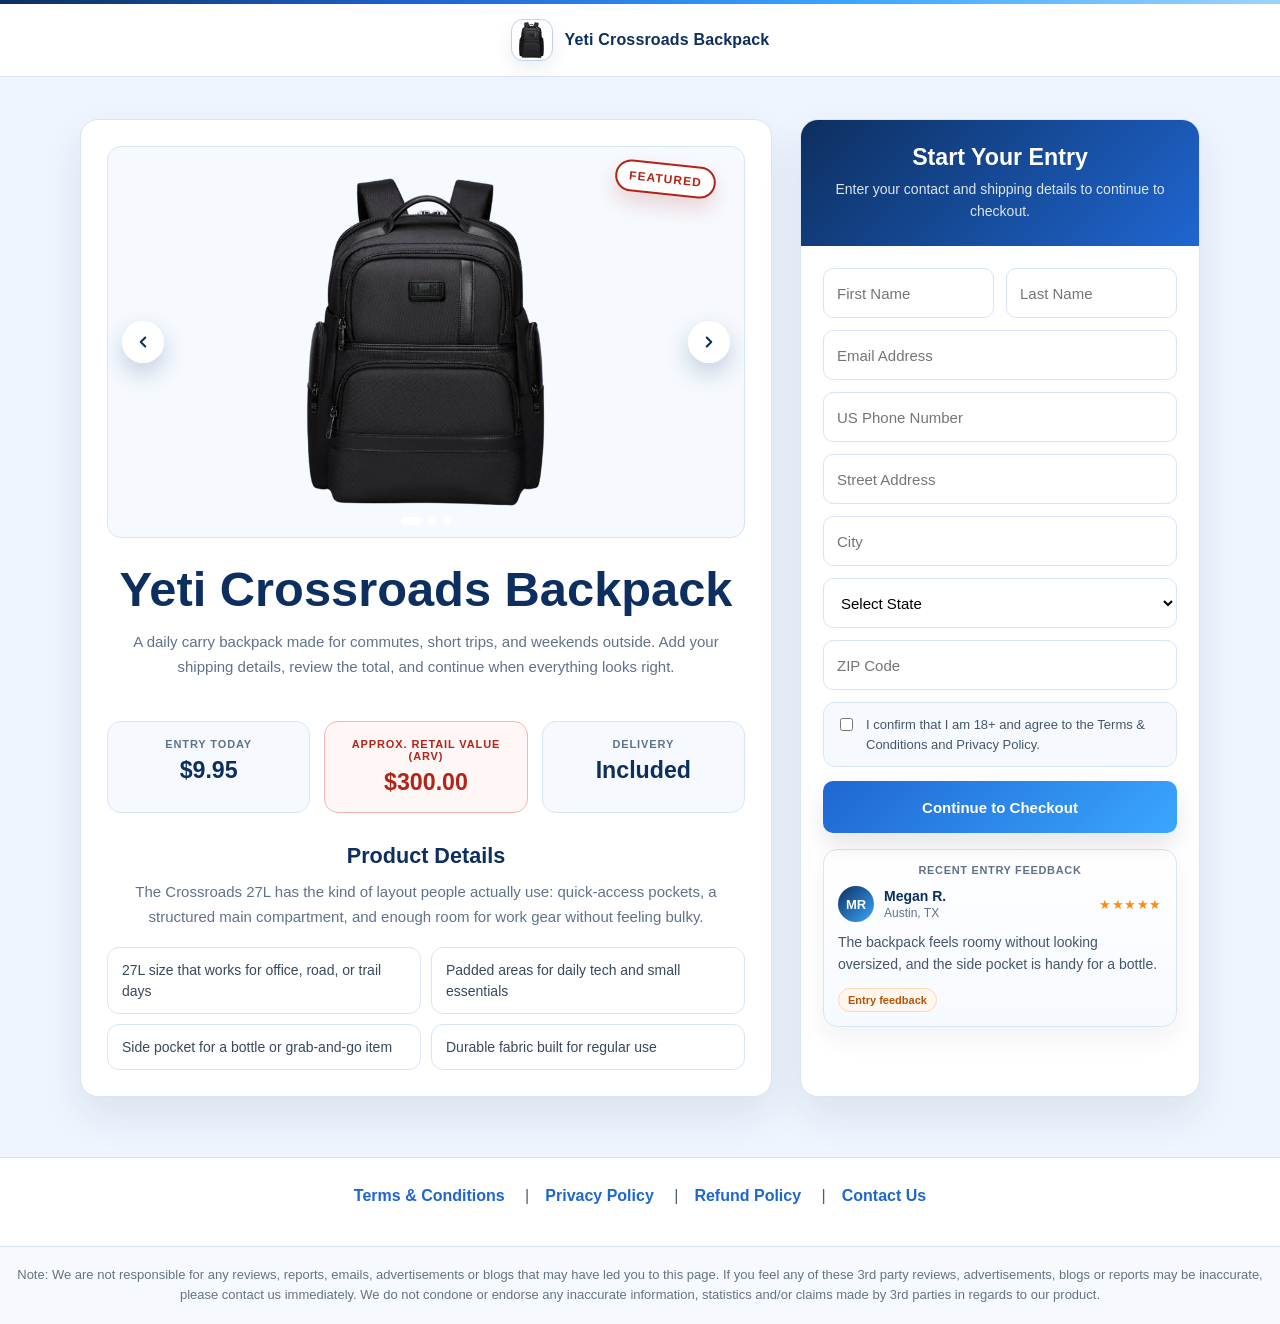
==== index.html @ 1afbc0c3 "refactored JS code" ====
<!DOCTYPE html>
<html lang="en">
<head>
<meta charset="utf-8" />
<meta name="viewport" content="width=device-width,initial-scale=1.0" />
<title>Yeti Crossroads Backpack</title>
<meta name="description" content="Yeti Crossroads Backpack prize entry" />
<link rel="stylesheet" href="https://use.fontawesome.com/releases/v5.8.1/css/all.css" />
<style>
:root{
  --bg:#eef5ff; --surface:#fff; --surface-2:#f6faff; --ink:#10233f; --muted:#60728a;
  --line:#d7e5f6; --brand:#1f66d1; --brand-2:#0d2f5f; --accent:#3aa7ff; --accent-soft:#eaf3ff;
  --danger:#b42318; --ok:#247a4d; --shadow:0 18px 42px rgba(19,31,45,.09);
}
*{box-sizing:border-box} html{scroll-behavior:smooth;overflow-x:hidden} body{margin:0;font-family:Arial,Helvetica,sans-serif;background:var(--bg);color:var(--ink);overflow-x:hidden} a{color:inherit}
.container{width:min(1120px,calc(100% - 32px));margin:0 auto}.notice-bar{background:var(--brand-2);color:#fff;text-align:center;padding:11px 16px;font-size:13px;font-weight:700;letter-spacing:.03em}.site-header{background:var(--surface);border-bottom:1px solid var(--line)}.nav{height:72px;display:flex;align-items:center;justify-content:space-between;gap:18px}.brand{display:flex;align-items:center;gap:12px;font-weight:800;color:var(--brand-2);letter-spacing:.01em}.brand-mark{width:42px;height:42px;border-radius:12px;background:#ffffff;border:1px solid #bfd2ea;display:flex;align-items:center;justify-content:center;box-shadow:0 8px 18px rgba(13,47,95,.08);overflow:hidden}.brand-mark img{width:88%;height:88%;object-fit:contain;display:block}.nav-small{display:flex;gap:10px;align-items:center;flex-wrap:wrap;justify-content:flex-end}.nav-small span{border:1px solid var(--line);background:#fff;border-radius:999px;padding:8px 12px;font-size:12px;color:var(--muted);font-weight:700}.hero{padding:42px 0 28px}.page-grid{display:grid;grid-template-columns:minmax(0,1fr) 400px;gap:28px;align-items:start}.product-card,.entry-card,.checkout-card,.summary-card{background:var(--surface);border:1px solid var(--line);border-radius:18px;box-shadow:var(--shadow)}.product-card{padding:26px}.product-image{background:var(--surface-2);border:1px solid var(--line);border-radius:14px;padding:30px;text-align:center}.product-image img{max-width:72%;height:auto;display:inline-block}.title-block{text-align:center;margin:24px auto 20px;max-width:720px}.kicker{display:inline-block;border:1px solid var(--line);background:var(--accent-soft);color:var(--brand);border-radius:999px;padding:8px 13px;font-size:12px;font-weight:800;letter-spacing:.07em;text-transform:uppercase;margin-bottom:12px}h1,h2,h3{text-align:center}h1{font-size:clamp(2rem,4vw,3.05rem);line-height:1.12;margin:0 0 12px;color:var(--brand-2);overflow-wrap:break-word;text-wrap:balance}.lead{font-size:16px;line-height:1.75;color:var(--muted);margin:0 auto;max-width:760px;text-align:center}.price-row{display:grid;grid-template-columns:repeat(3,minmax(0,1fr));gap:14px;margin:22px 0}.price-box{border:1px solid var(--line);background:var(--surface-2);border-radius:14px;padding:16px;text-align:center}.price-box small{display:block;color:var(--muted);font-size:11px;font-weight:800;text-transform:uppercase;letter-spacing:.08em;margin-bottom:7px}.price-box strong{font-size:1.45rem;color:var(--brand-2)}.description{max-width:760px;margin:0 auto;text-align:center}.description h2{font-size:1.35rem;color:var(--brand-2);margin:8px 0 10px}.description p{color:var(--muted);line-height:1.75;margin:0 0 16px}.features{display:grid;grid-template-columns:repeat(2,minmax(0,1fr));gap:10px;margin:18px 0 0;padding:0;list-style:none}.features li{background:#fff;border:1px solid var(--line);border-radius:12px;padding:12px 14px;text-align:center;color:#37495e;line-height:1.45;font-size:14px}.entry-card{overflow:hidden}.entry-head{background:linear-gradient(135deg,var(--brand-2),var(--brand));color:#fff;padding:24px;text-align:center}.entry-head h2{font-size:1.45rem;margin:0 0 8px}.entry-head p{color:rgba(255,255,255,.86);line-height:1.55;margin:0;font-size:14px;text-align:center}.entry-body{padding:22px}.form-row{display:grid;grid-template-columns:1fr 1fr;gap:12px}.form-group{margin-bottom:12px}input,select{width:100%;min-height:50px;border:1px solid #d7e5f6;border-radius:10px;background:#fff;padding:0 13px;font-size:15px;outline:none}input:focus,select:focus{border-color:var(--brand);box-shadow:0 0 0 3px rgba(31,102,209,.14)}.field-invalid{border-color:var(--danger)!important;box-shadow:0 0 0 3px rgba(180,35,24,.08)!important}.error{display:none;margin-top:6px;color:var(--danger);font-size:12px;font-weight:700}.error.show{display:block}.check-row{display:flex;gap:10px;align-items:flex-start;border:1px solid var(--line);background:var(--surface-2);border-radius:12px;padding:12px;color:#45566a;line-height:1.5;font-size:13px;margin-bottom:14px}.check-row input{width:auto;min-height:auto;margin-top:3px}.btn{width:100%;min-height:52px;border:0;border-radius:10px;background:linear-gradient(135deg,var(--brand),var(--accent));color:#fff;font-size:15px;font-weight:800;cursor:pointer;box-shadow:0 12px 24px rgba(0,0,0,.10)}.btn:hover{background:var(--brand-2)}.checkout-section{display:none;padding:30px 0}.checkout-section.active{display:block}.checkout-grid{display:grid;grid-template-columns:minmax(0,1fr) 390px;gap:28px}.checkout-card,.summary-card{padding:24px}.checkout-card h2,.summary-card h2{margin:0 0 9px;color:var(--brand-2)}.section-copy{text-align:center;color:var(--muted);line-height:1.65;margin:0 auto 18px;max-width:620px}.info-grid{display:grid;gap:10px;margin-bottom:18px}.info-line,.line-item{display:flex;justify-content:space-between;gap:14px;border:1px solid var(--line);background:var(--surface-2);border-radius:12px;padding:12px 14px;font-size:14px;color:#46586d}.info-line strong,.line-item strong{color:var(--brand-2);text-align:right}.brand-row{display:flex;justify-content:center;gap:8px;flex-wrap:wrap;margin:0 0 12px}.brand-badge{display:inline-flex;align-items:center;justify-content:center;min-width:58px;height:30px;border:1px solid var(--line);border-radius:999px;background:#fff;font-size:11px;font-weight:800;text-transform:uppercase;color:#4c5f73}.brand-badge.active{border-color:var(--brand);background:var(--accent-soft);color:var(--brand)}.payment-row{display:grid;grid-template-columns:1fr 1fr;gap:12px}.total-box{margin-top:14px;background:linear-gradient(135deg,var(--brand-2),var(--brand));color:#fff;border-radius:14px;padding:18px;text-align:center}.total-box small{display:block;text-transform:uppercase;letter-spacing:.08em;font-size:11px;font-weight:800;color:rgba(255,255,255,.78);margin-bottom:8px}.total-box strong{font-size:2rem}.upsell-card{margin-top:18px;border:1px solid var(--line);border-radius:14px;overflow:hidden;background:#fff}.upsell-card img{width:100%;height:auto;display:block}.upsell-content{padding:18px;text-align:center}.upsell-tag{display:inline-block;background:var(--accent-soft);color:var(--brand);border-radius:999px;padding:7px 12px;font-size:12px;font-weight:800;text-transform:uppercase;letter-spacing:.06em;margin-bottom:10px}.upsell-content h3{margin:0 0 7px;color:var(--brand-2)}.upsell-price{font-size:1.65rem;font-weight:800;color:var(--brand-2);margin-bottom:10px}.upsell-price span{font-size:14px;font-weight:600;color:var(--muted)}.upsell-content p{color:var(--muted);line-height:1.6;margin:0 0 14px;font-size:14px}.footer{margin-top:32px;background:#fff;border-top:1px solid var(--line)}.footer-inner{padding:26px 0;text-align:center;width:100vw;max-width:100vw;box-sizing:border-box}.footer-links{margin-bottom:12px}.footer-links a{text-decoration:none;color:var(--brand);font-weight:700;margin:0 8px}.footer-links a:hover{text-decoration:underline}.operator{color:#4b5e72;font-size:13px;line-height:1.6}.footer-disclaimer{border-top:1px solid var(--line);background:#f6faff;padding:18px 16px;color:#667384;text-align:center;font-size:13px;line-height:1.55;width:100vw;max-width:100vw;box-sizing:border-box}.fine-print{color:#667384;font-size:12px;line-height:1.6;margin-top:8px}@media(max-width:960px){.page-grid,.checkout-grid{grid-template-columns:1fr}.nav{height:auto;padding:16px 0;align-items:flex-start;flex-direction:column}.nav-small{justify-content:flex-start}}@media(max-width:560px){h1{font-size:1.62rem;line-height:1.16;max-width:280px;margin-left:auto;margin-right:auto;white-space:normal}.form-row,.price-row,.features,.payment-row{grid-template-columns:1fr}.product-card,.entry-body,.checkout-card,.summary-card{padding:18px}.product-image img{max-width:90%}.nav-small{display:none}}
    
.vibrant-accent{height:4px;background:linear-gradient(90deg,#0d2f5f,#1f66d1,#3aa7ff,#9ed3ff);}


/* Center icon heading/header only */
.site-header .nav { position: relative; justify-content: center !important; text-align: center !important; }
.site-header .brand { margin-left: auto !important; margin-right: auto !important; justify-content: center !important; text-align: center !important; }
.site-header .nav-small { position: absolute; right: 0; top: 50%; transform: translateY(-50%); }
@media (max-width: 960px) {
  .site-header .nav { align-items: center !important; }
  .site-header .nav-small { position: static; transform: none; justify-content: center !important; width: 100%; }
}

.page-grid{align-items:stretch}.product-card{height:100%;display:flex;flex-direction:column}.product-card .description{margin-top:auto}.product-carousel{position:relative;overflow:hidden;border:1px solid var(--line);border-radius:14px;background:#f6faff;min-height:318px}.featured-stamp{position:absolute;top:16px;right:28px;z-index:4;border:2px solid #b42318;background:#fff;color:#b42318;border-radius:999px;padding:7px 12px;font-size:12px;font-weight:900;letter-spacing:.09em;text-transform:uppercase;transform:rotate(6deg);box-shadow:0 10px 22px rgba(180,35,24,.18);pointer-events:none}.carousel-track{position:relative;min-height:318px}.carousel-slide{position:absolute;inset:0;margin:0;display:grid;place-items:center;opacity:0;pointer-events:none;transition:opacity .22s ease}.carousel-slide.is-active{opacity:1;pointer-events:auto}.carousel-slide img{width:70%;height:70%;object-fit:contain;object-position:center center;display:block;background:#f6faff}.carousel-slide figcaption{display:none}.carousel-arrow{position:absolute;top:50%;z-index:3;width:42px;height:42px;border:1px solid rgba(255,255,255,.82);border-radius:50%;background:rgba(255,255,255,.92);color:var(--brand-2);display:flex;align-items:center;justify-content:center;cursor:pointer;transform:translateY(-50%);box-shadow:0 10px 24px rgba(13,47,95,.22);transition:background .18s ease,color .18s ease,transform .18s ease}.carousel-arrow:hover{background:var(--brand-2);color:#fff;transform:translateY(-50%) scale(1.04)}.carousel-arrow svg{width:18px;height:18px;stroke:currentColor;stroke-width:2.8;fill:none;stroke-linecap:round;stroke-linejoin:round}.carousel-prev{left:14px}.carousel-next{right:14px}.carousel-dots{position:absolute;z-index:3;left:0;right:0;bottom:12px;display:flex;gap:7px;justify-content:center}.carousel-dot{width:8px;height:8px;border:0;border-radius:50%;background:rgba(255,255,255,.72);cursor:pointer;padding:0}.carousel-dot.is-active{width:20px;border-radius:999px;background:#fff}.arv-box{border-color:#f7b5b5;background:#fff6f6}.arv-box small{color:#b42318}.arv-box strong{color:#b42318}.product-card .lead{font-size:15px;line-height:1.68}.description p{font-size:15px;line-height:1.68}.features li{text-align:left}.review-rotator{margin-top:16px;border:1px solid var(--line);background:linear-gradient(180deg,#fff,#f6faff);border-radius:14px;padding:14px;min-height:150px;box-shadow:0 12px 26px rgba(19,31,45,.06)}.review-label{display:block;text-align:center;color:var(--muted);font-size:11px;font-weight:800;letter-spacing:.06em;text-transform:uppercase;margin-bottom:10px}.review-card{opacity:1;transition:opacity .18s ease}.review-card.is-fading{opacity:0}.review-top{display:flex;align-items:center;justify-content:space-between;gap:12px;margin-bottom:10px}.review-person{display:flex;align-items:center;gap:10px}.review-avatar{width:36px;height:36px;border-radius:50%;background:linear-gradient(135deg,var(--brand-2),var(--accent));color:#fff;display:grid;place-items:center;font-size:13px;font-weight:900}.review-name{font-weight:800;color:var(--brand-2);font-size:14px}.review-location{color:var(--muted);font-size:12px;margin-top:2px}.review-stars{color:#ff8a14;font-size:13px;letter-spacing:.04em;white-space:nowrap}.review-card p{margin:0;color:#43566c;line-height:1.55;font-size:14px}.review-badge{display:inline-flex;margin-top:12px;border:1px solid #ffd8b2;background:#fff7ed;color:#b45309;border-radius:999px;padding:5px 9px;font-size:11px;font-weight:800}
.page-grid>*{min-width:0}.product-card,.entry-card{min-width:0}.title-block{max-width:100%}
.hero{padding-left:16px;padding-right:16px}.container{width:100%;max-width:1120px}.product-carousel,.carousel-track{min-height:390px}.carousel-slide img{width:auto;height:auto;max-width:76%;max-height:330px;object-fit:contain}.footer-links{display:flex;justify-content:center;align-items:center;flex-wrap:wrap;gap:8px 0;max-width:100%;overflow:visible;line-height:1.5;padding:0 10px}.footer-links a{margin:0 8px;white-space:nowrap}.footer-links a:not(:last-child)::after{content:" |";color:#4b5e72;font-weight:400;margin-left:16px}@media(max-width:560px){.footer-links{display:grid;grid-template-columns:max-content;justify-content:center;gap:10px 18px;width:calc(100vw - 32px);max-width:330px;margin:0 auto;padding:0}.footer-links a{margin:0;text-align:center}.footer-links a:not(:last-child)::after{content:"";margin-left:0}}
@media(max-width:560px){.product-carousel,.carousel-track{min-height:360px}.carousel-slide img{max-width:82%;max-height:292px}.featured-stamp{top:14px;right:22px;padding:6px 10px;font-size:10px}}
@media(max-width:560px){.lead{max-width:300px;font-size:15px}.brand span:last-child{max-width:260px}}
@media(max-width:960px){.footer-links{display:grid!important;grid-template-columns:max-content;justify-content:center;gap:10px 18px;width:calc(100vw - 32px);max-width:330px;margin:0 auto;padding:0}.footer-links a{margin:0!important;text-align:center}.footer-links a:not(:last-child)::after{content:""!important;margin-left:0!important}}</style>
</head>
<body>
    <div class="vibrant-accent"></div>
<header class="site-header">
  <div class="container nav">
    <div class="brand"><span class="brand-mark" aria-hidden="true"><img src="./images/backpack-slide-01.jpg" alt="" /></span><span>Yeti Crossroads Backpack</span></div>
  </div>
</header>
<main>
  <section class="hero">
    <div class="container page-grid">
      <section class="product-card">
        <div class="product-carousel" data-product-carousel>
          <div class="featured-stamp">Featured</div>
          <button class="carousel-arrow carousel-prev" type="button" data-carousel-prev aria-label="Previous product image"><svg viewBox="0 0 24 24" aria-hidden="true"><path d="M15 18l-6-6 6-6" /></svg></button>
          <div class="carousel-track">
            <figure class="carousel-slide is-active"><img src="./images/backpack-slide-01.jpg" alt="Black travel backpack" /></figure>
            <figure class="carousel-slide"><img src="./images/backpack-slide-02.jpg" alt="Black travel backpack front view" /></figure>
            <figure class="carousel-slide"><img src="./images/backpack-slide-03.jpg" alt="Traveler wearing a black backpack" /></figure>
          </div>
          <button class="carousel-arrow carousel-next" type="button" data-carousel-next aria-label="Next product image"><svg viewBox="0 0 24 24" aria-hidden="true"><path d="M9 6l6 6-6 6" /></svg></button>
          <div class="carousel-dots" data-carousel-dots></div>
        </div>
        <div class="title-block">
          <!-- <span class="kicker">Outdoor Prize Entry</span> -->
          <h1>Yeti Crossroads Backpack</h1>
          <p class="lead">A daily carry backpack made for commutes, short trips, and weekends outside. Add your shipping details, review the total, and continue when everything looks right.</p>
        </div>
        <div class="price-row">
          <div class="price-box"><small>Entry today</small><strong>$9.95</strong></div>
          <div class="price-box arv-box"><small>Approx. Retail Value (ARV)</small><strong>$300.00</strong></div>
          <div class="price-box"><small>Delivery</small><strong>Included</strong></div>
        </div>
        <div class="description">
          <h2>Product Details</h2>
          <p>The Crossroads 27L has the kind of layout people actually use: quick-access pockets, a structured main compartment, and enough room for work gear without feeling bulky.</p>
          <ul class="features"><li>27L size that works for office, road, or trail days</li><li>Padded areas for daily tech and small essentials</li><li>Side pocket for a bottle or grab-and-go item</li><li>Durable fabric built for regular use</li></ul>
        </div>
      </section>
      <aside class="entry-card">
        <div class="entry-head"><h2>Start Your Entry</h2><p>Enter your contact and shipping details to continue to checkout.</p></div>
        <div class="entry-body">
          <form id="entryForm" novalidate>
            <div class="form-row"><div class="form-group"><input name="firstName" type="text" placeholder="First Name" /></div><div class="form-group"><input name="lastName" type="text" placeholder="Last Name" /></div></div>
            <div class="form-group"><input name="email" type="email" placeholder="Email Address" /></div>
            <div class="form-group"><input name="phone" id="phone" type="tel" placeholder="US Phone Number" maxlength="14" inputmode="tel" /><div class="error" data-error-for="phone">Please enter a valid US phone number, e.g. (212) 555-0198.</div></div>
            <div class="form-group"><input name="shippingAddress1" type="text" placeholder="Street Address" /></div>
            <div class="form-group"><input name="shippingCity" type="text" placeholder="City" /></div>
            <div class="form-group"><select name="shippingState" id="shippingState"><option value="">Select State</option>
<option value="AL">Alabama</option><option value="AK">Alaska</option><option value="AZ">Arizona</option><option value="AR">Arkansas</option><option value="CA">California</option><option value="CO">Colorado</option><option value="CT">Connecticut</option><option value="DE">Delaware</option><option value="DC">District of Columbia</option><option value="FL">Florida</option><option value="GA">Georgia</option><option value="HI">Hawaii</option><option value="ID">Idaho</option><option value="IL">Illinois</option><option value="IN">Indiana</option><option value="IA">Iowa</option><option value="KS">Kansas</option><option value="KY">Kentucky</option><option value="LA">Louisiana</option><option value="ME">Maine</option><option value="MD">Maryland</option><option value="MA">Massachusetts</option><option value="MI">Michigan</option><option value="MN">Minnesota</option><option value="MS">Mississippi</option><option value="MO">Missouri</option><option value="MT">Montana</option><option value="NE">Nebraska</option><option value="NV">Nevada</option><option value="NH">New Hampshire</option><option value="NJ">New Jersey</option><option value="NM">New Mexico</option><option value="NY">New York</option><option value="NC">North Carolina</option><option value="ND">North Dakota</option><option value="OH">Ohio</option><option value="OK">Oklahoma</option><option value="OR">Oregon</option><option value="PA">Pennsylvania</option><option value="RI">Rhode Island</option><option value="SC">South Carolina</option><option value="SD">South Dakota</option><option value="TN">Tennessee</option><option value="TX">Texas</option><option value="UT">Utah</option><option value="VT">Vermont</option><option value="VA">Virginia</option><option value="WA">Washington</option><option value="WV">West Virginia</option><option value="WI">Wisconsin</option><option value="WY">Wyoming</option></select><div class="error" data-error-for="shippingState">Please select a US state.</div></div>
            <div class="form-group"><input name="shippingZip" id="zip" type="tel" placeholder="ZIP Code" maxlength="5" inputmode="numeric" /></div>
            <label class="check-row"><input type="checkbox" id="termsAgree" /><span>I confirm that I am 18+ and agree to the Terms &amp; Conditions and Privacy Policy.</span></label><div class="error" data-error-for="termsAgree">Please confirm the terms checkbox to continue.</div>
            <div class="error" id="entryFormError" style="margin-bottom:12px"></div>
            <button class="btn" type="submit">Continue to Checkout</button>
            <div class="review-rotator" aria-live="polite">
              <div class="review-label"><span>Recent entry feedback</span></div>
              <div class="review-card" id="reviewRotator"></div>
            </div>
          </form>
        </div>
      </aside>
    </div>
  </section>
</main>
<footer class="footer"><div class="footer-inner"><div class="footer-links"><a href="terms.html">Terms &amp; Conditions</a><a href="privacy.html">Privacy Policy</a><a href="refund.html">Refund Policy</a><a href="contact.html">Contact Us</a></div></div><div class="footer-disclaimer">Note: We are not responsible for any reviews, reports, emails, advertisements or blogs that may have led you to this page. If you feel any of these 3rd party reviews, advertisements, blogs or reports may be inaccurate, please contact us immediately. We do not condone or endorse any inaccurate information, statistics and/or claims made by 3rd parties in regards to our product.</div></footer>
<script src="js/api-flow.js?v=20260525-1"></script>
<script>
(function(){
 const states=new Set(['AL','AK','AZ','AR','CA','CO','CT','DE','DC','FL','GA','HI','ID','IL','IN','IA','KS','KY','LA','ME','MD','MA','MI','MN','MS','MO','MT','NE','NV','NH','NJ','NM','NY','NC','ND','OH','OK','OR','PA','RI','SC','SD','TN','TX','UT','VT','VA','WA','WV','WI','WY']);
 const productName='Yeti Crossroads Backpack'; const entryPrice='$9.95'; const upsellPrice='$54.95';
 const flow=window.yetiApiFlow;
 const entryForm=document.getElementById('entryForm'); const productCarousel=document.querySelector('[data-product-carousel]'); const reviewRotator=document.getElementById('reviewRotator');
 const phoneInput=document.getElementById('phone'); const submitButton=entryForm?entryForm.querySelector('button[type="submit"]'):null; const formError=document.getElementById('entryFormError');
 flow.persistLanding({productName,entryPrice,upsellPrice});
 void flow.syncLandingClick();
 function digits(v){return(v||'').replace(/\D/g,'')} function setError(name,show){const field=document.getElementById(name)||document.querySelector('[name="'+name+'"]');const error=document.querySelector('[data-error-for="'+name+'"]');if(field)field.classList.toggle('field-invalid',!!show);if(error)error.classList.toggle('show',!!show)}
 function setBusy(busy){if(!submitButton)return;submitButton.disabled=busy;submitButton.textContent=busy?'Please wait...':'Continue to Checkout'}
 function showFormError(message){if(!formError)return;formError.textContent=message||'';formError.classList.toggle('show',!!message)}
 function initReviews(){if(!reviewRotator)return;const reviews=[['Megan R.','Austin, TX','The backpack feels roomy without looking oversized, and the side pocket is handy for a bottle.'],['Chris W.','Tampa, FL','Good everyday travel bag. The main compartment opens wide and makes packing simple.'],['Lauren P.','Denver, CO','The straps feel comfortable, even with a laptop and a few weekend items inside.'],['Jason M.','Phoenix, AZ','I like the clean shape. It works for office use but still feels ready for short trips.'],['Alyssa K.','Columbus, OH','The pockets are easy to reach and the bag keeps smaller items from getting buried.'],['Daniel S.','Charlotte, NC','Solid backpack for commuting. It holds tech, chargers, and a light jacket easily.'],['Rachel B.','Nashville, TN','The size is practical for a day out or an overnight stay. It does not feel bulky.'],['Kevin H.','San Diego, CA','The fabric feels durable and the structure keeps the bag from collapsing.'],['Priya N.','Jersey City, NJ','Nice balance of travel and daily use. The layout is simple and useful.'],['Owen C.','Boise, ID','It looks rugged but still clean enough to carry into work.'],['Amber L.','Orlando, FL','The backpack has enough room for daily essentials and still fits comfortably in the car.'],['Tyler G.','Raleigh, NC','The front pocket is great for quick-grab items like keys, wallet, and earbuds.'],['Nina F.','Seattle, WA','Comfortable shoulder fit and the bag feels secure when walking around.'],['Brandon T.','Las Vegas, NV','I like that it looks like a proper travel backpack, not a school bag.'],['Heather J.','Chicago, IL','The compartment setup makes sense. Laptop, clothes, and accessories stay separated.'],['Marcus D.','Atlanta, GA','Good bag for weekend travel. It has enough space without forcing me to overpack.'],['Samantha V.','Portland, OR','The backpack feels sturdy and the zippers are easy to use.'],['Ethan A.','Madison, WI','Nice carry size for workdays, gym gear, or a short road trip.'],['Carla M.','Fresno, CA','The shape holds up well and does not sag when partially packed.'],['Miles R.','Salt Lake City, UT','Works well for outdoor days and still looks polished around town.'],['Jenna S.','Miami, FL','The bag has a premium look and the storage layout is practical.'],['Noah B.','Richmond, VA','Easy to pack, easy to carry, and useful for both travel and daily errands.'],['Grace T.','Minneapolis, MN','The padded areas are useful for carrying tech without worrying about it shifting.'],['Victor E.','El Paso, TX','Good capacity for a compact backpack. It holds more than it looks like it should.'],['Olivia M.','Boston, MA','I like the clean design and how organized the interior feels.'],['Trevor C.','Omaha, NE','The side profile looks sharp and the bag does not feel awkward when full.'],['Paige D.','Sacramento, CA','Great for a carry-on personal item. It keeps essentials easy to reach.'],['Derek L.','Cincinnati, OH','The backpack looks durable and feels built for regular use.'],['Maya H.','Brooklyn, NY','It has the right mix of style, storage, and comfort for city travel.'],['Cole P.','Kansas City, MO','The main pocket has enough depth for clothes, snacks, and a small camera pouch.'],['Tara Q.','Scottsdale, AZ','The bag feels practical for airport days and weekend drives.'],['Andre W.','Newark, NJ','Comfortable straps and a clean design. It feels like a proper travel pack.'],['Kelly R.','Boulder, CO','The material feels tough enough for hiking stops and daily commuting.'],['Ian G.','Pittsburgh, PA','The organization is simple, which is exactly what I want in a backpack.'],['Monica C.','Fort Worth, TX','It looks good with casual clothes and does not feel too outdoorsy.'],['Seth N.','Spokane, WA','Nice backpack for day trips. The storage is easy to understand right away.'],['Erica V.','Tucson, AZ','The bag has a sturdy feel and the pocket placement is practical.'],['Dylan M.','Savannah, GA','Good travel size. I would use it for flights, road trips, and daily carry.'],['Kara B.','Little Rock, AR','The backpack feels organized without having too many unnecessary compartments.'],['Peter S.','Providence, RI','The profile is clean and the capacity is useful for regular travel.'],['Bianca A.','Long Beach, CA','I like the mix of rugged fabric and simple styling. It feels versatile.'],['Grant F.','Knoxville, TN','Useful for carrying a laptop, hoodie, bottle, and everyday items in one place.'],['Leah J.','Wichita, KS','The bag looks compact but still has plenty of room inside.'],['Roman K.','Queens, NY','Great city backpack. Easy to carry on transit and roomy enough for errands.'],['Tessa L.','Reno, NV','The backpack feels like it can handle daily use without looking worn out quickly.'],['Cameron Y.','Fort Lauderdale, FL','Good layout for travel essentials, especially chargers and smaller accessories.'],['Molly E.','Grand Rapids, MI','The bag has a clean outdoor look and feels comfortable for long walks.'],['Bryce O.','Charleston, SC','Solid size, good structure, and practical pocket access for everyday use.']];const entryReviewCopy=["Still couldn't believe I got in for $9.95. The form was quick and the backpack looked worth trying for.","I liked that the $9.95 entry amount was clear before checkout. No guessing, just a simple entry process.","I entered for $9.95 and the confirmation felt straightforward. The backpack details made it easy to decide.","The checkout was simple, and seeing the entry total at $9.95 made the whole thing feel easy to follow.","I was mainly interested in the backpack, but the $9.95 entry price is what made me finish the form.","The entry page was clean, and I liked that shipping details and total were shown before moving ahead.","For $9.95, I figured it was worth entering. The product looked practical and the process did not feel complicated.","I expected more steps, but the entry was quick. The $9.95 total was easy to understand from the start.","The backpack caught my attention first, then the simple $9.95 entry made it an easy choice.","I liked seeing the entry, shipping, and checkout details laid out clearly before submitting."];reviews.forEach(function(review,index){if(index%3===1){review[2]=entryReviewCopy[index%entryReviewCopy.length]}});let active=0;function render(){const review=reviews[active];reviewRotator.classList.add('is-fading');setTimeout(function(){reviewRotator.textContent='';const top=document.createElement('div');top.className='review-top';const person=document.createElement('div');person.className='review-person';const avatar=document.createElement('div');avatar.className='review-avatar';avatar.textContent=review[0].split(' ').map(function(part){return part[0]}).join('').replace('.','');const detail=document.createElement('div');const name=document.createElement('div');name.className='review-name';name.textContent=review[0];const location=document.createElement('div');location.className='review-location';location.textContent=review[1];detail.appendChild(name);detail.appendChild(location);person.appendChild(avatar);person.appendChild(detail);const stars=document.createElement('div');stars.className='review-stars';stars.textContent='★★★★★';top.appendChild(person);top.appendChild(stars);const copy=document.createElement('p');copy.textContent=review[2];const badge=document.createElement('span');badge.className='review-badge';badge.textContent='Entry feedback';reviewRotator.appendChild(top);reviewRotator.appendChild(copy);reviewRotator.appendChild(badge);reviewRotator.classList.remove('is-fading');active=(active+1)%reviews.length},180)}render();setInterval(render,5000)}
 function initProductCarousel(){if(!productCarousel)return;const slides=Array.from(productCarousel.querySelectorAll('.carousel-slide'));const dotsWrap=productCarousel.querySelector('[data-carousel-dots]');let active=0;let timer=null;function show(i){active=(i+slides.length)%slides.length;slides.forEach((slide,index)=>slide.classList.toggle('is-active',index===active));Array.from(dotsWrap.children).forEach((dot,index)=>dot.classList.toggle('is-active',index===active))}function start(){stop();timer=setInterval(function(){show(active+1)},4200)}function stop(){if(timer)clearInterval(timer)}slides.forEach(function(_,index){const dot=document.createElement('button');dot.type='button';dot.className='carousel-dot';dot.setAttribute('aria-label','Show product image '+(index+1));dot.addEventListener('click',function(){show(index);start()});dotsWrap.appendChild(dot)});productCarousel.querySelector('[data-carousel-prev]').addEventListener('click',function(){show(active-1);start()});productCarousel.querySelector('[data-carousel-next]').addEventListener('click',function(){show(active+1);start()});productCarousel.addEventListener('mouseenter',stop);productCarousel.addEventListener('mouseleave',start);show(0);start()}
 function validUSPhone(v){const d=digits(v);return d.length===10&&/^[2-9]\d{2}[2-9]\d{6}$/.test(d)} function formatUSPhone(v){const d=digits(v).slice(0,10); if(d.length>6)return '('+d.slice(0,3)+') '+d.slice(3,6)+'-'+d.slice(6); if(d.length>3)return '('+d.slice(0,3)+') '+d.slice(3); if(d.length>0)return '('+d; return ''}
 if(phoneInput){phoneInput.addEventListener('input',function(){this.value=formatUSPhone(this.value);setError('phone',false)})}
 initProductCarousel();initReviews();
 if(entryForm){entryForm.addEventListener('submit',async function(e){e.preventDefault();showFormError('');const fd=new FormData(entryForm);const data=Object.fromEntries(fd.entries());let ok=true;['firstName','lastName','email','shippingAddress1','shippingCity','shippingZip'].forEach(function(n){const f=entryForm.querySelector('[name="'+n+'"]');const bad=!f||!String(f.value||'').trim();if(f)f.classList.toggle('field-invalid',bad);if(bad)ok=false});const emailField=entryForm.querySelector('[name="email"]');const emailBad=!/^\S+@\S+\.\S+$/.test(emailField.value||'');emailField.classList.toggle('field-invalid',emailBad);if(emailBad)ok=false;const phoneBad=!validUSPhone(data.phone);setError('phone',phoneBad);if(phoneBad)ok=false;const stateBad=!states.has(data.shippingState);setError('shippingState',stateBad);if(stateBad)ok=false;const zipBad=!/^\d{5}$/.test(data.shippingZip||'');document.getElementById('zip').classList.toggle('field-invalid',zipBad);if(zipBad)ok=false;const termsBad=!document.getElementById('termsAgree').checked;setError('termsAgree',termsBad);if(termsBad)ok=false;if(!ok)return;setBusy(true);const currentState=flow.getState();const nextState={...currentState,customer:{firstName:data.firstName.trim(),lastName:data.lastName.trim(),email:data.email.trim(),phone:formatUSPhone(data.phone),shippingAddress1:data.shippingAddress1.trim(),shippingCity:data.shippingCity.trim(),shippingState:data.shippingState,shippingZip:data.shippingZip.trim(),termsAccepted:true},productName:productName,entryPrice:entryPrice,upsellPrice:upsellPrice,entryAmount:flow.moneyToNumber(entryPrice),upsellAmount:flow.moneyToNumber(upsellPrice),savedAt:new Date().toISOString(),stage:'lead-complete'};if(!flow.saveState(nextState)){showFormError('Please allow browser storage for this checkout and try again.');setBusy(false);return}try{await flow.ensureLandingClick();const leadResponse=await flow.createLeadRecord(nextState);const stateWithLead={...nextState,api:{...(nextState.api||{}),leadId:leadResponse.leadId||'',crmCustomerId:leadResponse.crmCustomerId||'',crmLeadSyncStatus:leadResponse.crmLeadSyncStatus||'synced'}};if(!flow.saveState(stateWithLead)){throw new Error('Please allow browser storage for this checkout and try again.')}window.location.href='checkout.html'}catch(error){showFormError(error instanceof Error?error.message:'Unable to submit lead right now.');setBusy(false)}})}
})();
</script>
</body>
</html>
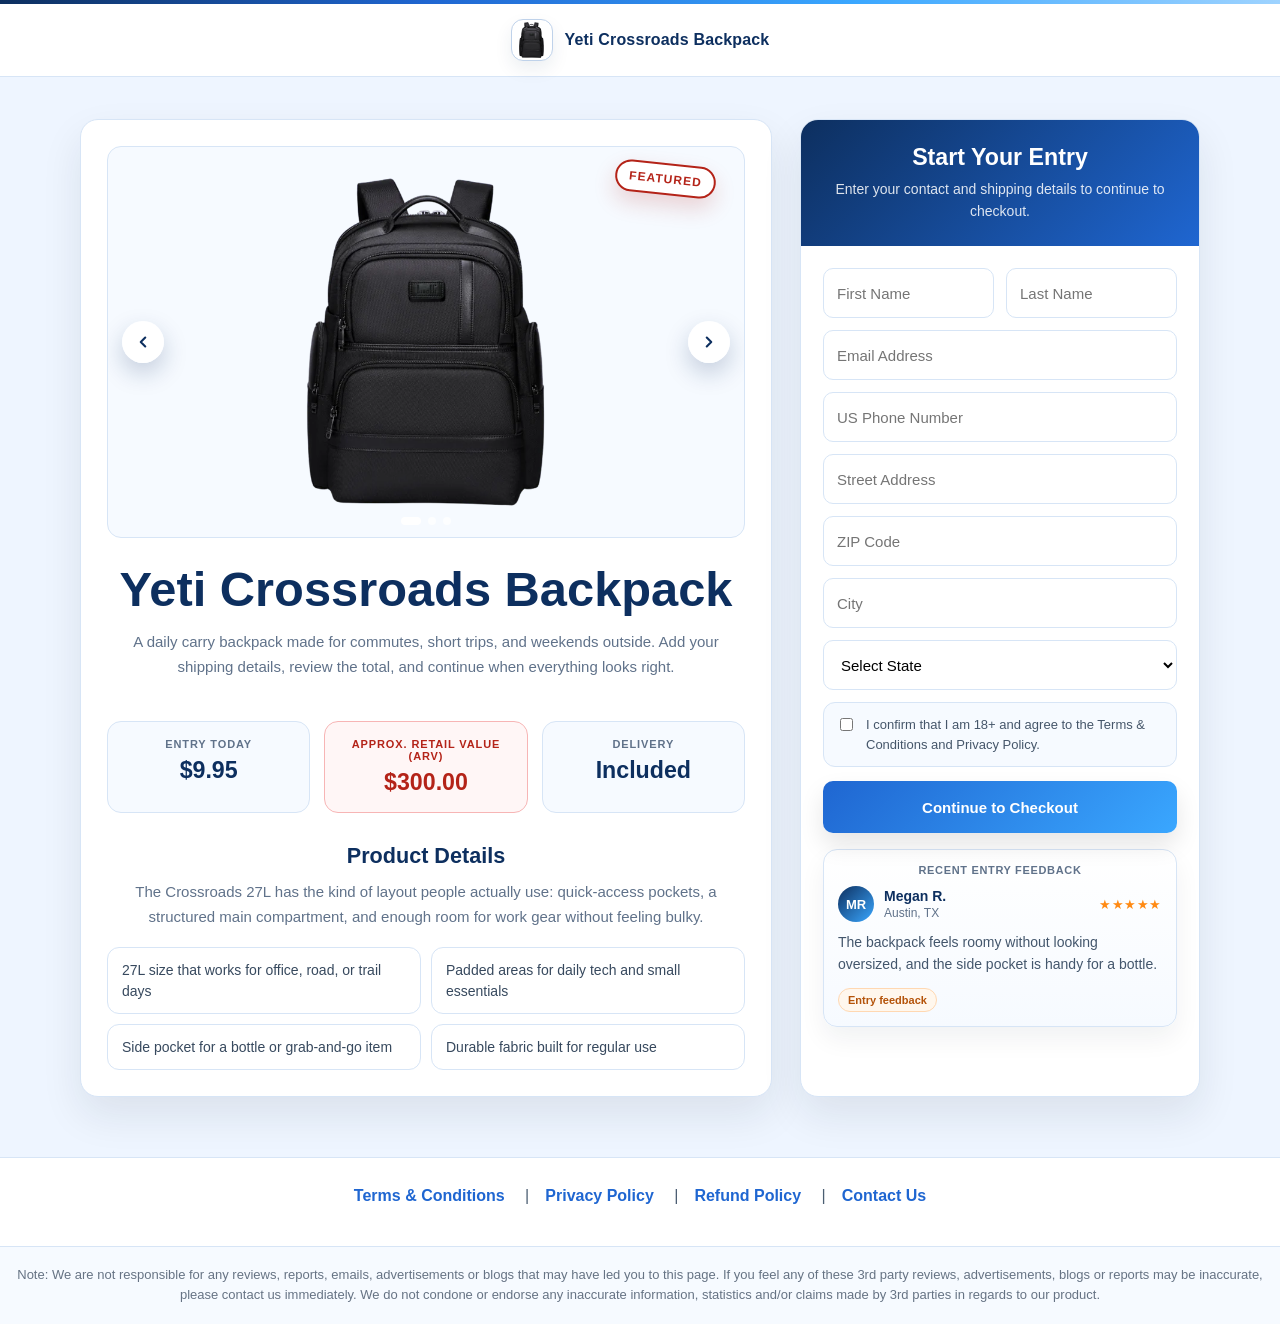
==== commit 81afb4fc: "added zipcode autofill feature + strict USA phone number check" ====
--- a/index.html
+++ b/index.html
@@ -80,10 +80,10 @@
             <div class="form-group"><input name="email" type="email" placeholder="Email Address" /></div>
             <div class="form-group"><input name="phone" id="phone" type="tel" placeholder="US Phone Number" maxlength="14" inputmode="tel" /><div class="error" data-error-for="phone">Please enter a valid US phone number, e.g. (212) 555-0198.</div></div>
             <div class="form-group"><input name="shippingAddress1" type="text" placeholder="Street Address" /></div>
+            <div class="form-group"><input name="shippingZip" id="zip" type="tel" placeholder="ZIP Code" maxlength="5" inputmode="numeric" /><div class="error" data-error-for="shippingZip">Please enter a valid US ZIP code.</div></div>
             <div class="form-group"><input name="shippingCity" type="text" placeholder="City" /></div>
             <div class="form-group"><select name="shippingState" id="shippingState"><option value="">Select State</option>
 <option value="AL">Alabama</option><option value="AK">Alaska</option><option value="AZ">Arizona</option><option value="AR">Arkansas</option><option value="CA">California</option><option value="CO">Colorado</option><option value="CT">Connecticut</option><option value="DE">Delaware</option><option value="DC">District of Columbia</option><option value="FL">Florida</option><option value="GA">Georgia</option><option value="HI">Hawaii</option><option value="ID">Idaho</option><option value="IL">Illinois</option><option value="IN">Indiana</option><option value="IA">Iowa</option><option value="KS">Kansas</option><option value="KY">Kentucky</option><option value="LA">Louisiana</option><option value="ME">Maine</option><option value="MD">Maryland</option><option value="MA">Massachusetts</option><option value="MI">Michigan</option><option value="MN">Minnesota</option><option value="MS">Mississippi</option><option value="MO">Missouri</option><option value="MT">Montana</option><option value="NE">Nebraska</option><option value="NV">Nevada</option><option value="NH">New Hampshire</option><option value="NJ">New Jersey</option><option value="NM">New Mexico</option><option value="NY">New York</option><option value="NC">North Carolina</option><option value="ND">North Dakota</option><option value="OH">Ohio</option><option value="OK">Oklahoma</option><option value="OR">Oregon</option><option value="PA">Pennsylvania</option><option value="RI">Rhode Island</option><option value="SC">South Carolina</option><option value="SD">South Dakota</option><option value="TN">Tennessee</option><option value="TX">Texas</option><option value="UT">Utah</option><option value="VT">Vermont</option><option value="VA">Virginia</option><option value="WA">Washington</option><option value="WV">West Virginia</option><option value="WI">Wisconsin</option><option value="WY">Wyoming</option></select><div class="error" data-error-for="shippingState">Please select a US state.</div></div>
-            <div class="form-group"><input name="shippingZip" id="zip" type="tel" placeholder="ZIP Code" maxlength="5" inputmode="numeric" /></div>
             <label class="check-row"><input type="checkbox" id="termsAgree" /><span>I confirm that I am 18+ and agree to the Terms &amp; Conditions and Privacy Policy.</span></label><div class="error" data-error-for="termsAgree">Please confirm the terms checkbox to continue.</div>
             <div class="error" id="entryFormError" style="margin-bottom:12px"></div>
             <button class="btn" type="submit">Continue to Checkout</button>
@@ -98,14 +98,14 @@
   </section>
 </main>
 <footer class="footer"><div class="footer-inner"><div class="footer-links"><a href="terms.html">Terms &amp; Conditions</a><a href="privacy.html">Privacy Policy</a><a href="refund.html">Refund Policy</a><a href="contact.html">Contact Us</a></div></div><div class="footer-disclaimer">Note: We are not responsible for any reviews, reports, emails, advertisements or blogs that may have led you to this page. If you feel any of these 3rd party reviews, advertisements, blogs or reports may be inaccurate, please contact us immediately. We do not condone or endorse any inaccurate information, statistics and/or claims made by 3rd parties in regards to our product.</div></footer>
-<script src="js/api-flow.js?v=20260525-1"></script>
+<script src="js/api-flow.js?v=20260525-2"></script>
 <script>
 (function(){
  const states=new Set(['AL','AK','AZ','AR','CA','CO','CT','DE','DC','FL','GA','HI','ID','IL','IN','IA','KS','KY','LA','ME','MD','MA','MI','MN','MS','MO','MT','NE','NV','NH','NJ','NM','NY','NC','ND','OH','OK','OR','PA','RI','SC','SD','TN','TX','UT','VT','VA','WA','WV','WI','WY']);
  const productName='Yeti Crossroads Backpack'; const entryPrice='$9.95'; const upsellPrice='$54.95';
- const flow=window.yetiApiFlow;
+ const flow=window.yetiApiFlow; const zipLookupBase='https://api.zippopotam.us/US/';
  const entryForm=document.getElementById('entryForm'); const productCarousel=document.querySelector('[data-product-carousel]'); const reviewRotator=document.getElementById('reviewRotator');
- const phoneInput=document.getElementById('phone'); const submitButton=entryForm?entryForm.querySelector('button[type="submit"]'):null; const formError=document.getElementById('entryFormError');
+ const phoneInput=document.getElementById('phone'); const zipInput=document.getElementById('zip'); const cityInput=entryForm?entryForm.querySelector('[name="shippingCity"]'):null; const stateInput=document.getElementById('shippingState'); const submitButton=entryForm?entryForm.querySelector('button[type="submit"]'):null; const formError=document.getElementById('entryFormError');
  flow.persistLanding({productName,entryPrice,upsellPrice});
  void flow.syncLandingClick();
  function digits(v){return(v||'').replace(/\D/g,'')} function setError(name,show){const field=document.getElementById(name)||document.querySelector('[name="'+name+'"]');const error=document.querySelector('[data-error-for="'+name+'"]');if(field)field.classList.toggle('field-invalid',!!show);if(error)error.classList.toggle('show',!!show)}
@@ -114,9 +114,12 @@
  function initReviews(){if(!reviewRotator)return;const reviews=[['Megan R.','Austin, TX','The backpack feels roomy without looking oversized, and the side pocket is handy for a bottle.'],['Chris W.','Tampa, FL','Good everyday travel bag. The main compartment opens wide and makes packing simple.'],['Lauren P.','Denver, CO','The straps feel comfortable, even with a laptop and a few weekend items inside.'],['Jason M.','Phoenix, AZ','I like the clean shape. It works for office use but still feels ready for short trips.'],['Alyssa K.','Columbus, OH','The pockets are easy to reach and the bag keeps smaller items from getting buried.'],['Daniel S.','Charlotte, NC','Solid backpack for commuting. It holds tech, chargers, and a light jacket easily.'],['Rachel B.','Nashville, TN','The size is practical for a day out or an overnight stay. It does not feel bulky.'],['Kevin H.','San Diego, CA','The fabric feels durable and the structure keeps the bag from collapsing.'],['Priya N.','Jersey City, NJ','Nice balance of travel and daily use. The layout is simple and useful.'],['Owen C.','Boise, ID','It looks rugged but still clean enough to carry into work.'],['Amber L.','Orlando, FL','The backpack has enough room for daily essentials and still fits comfortably in the car.'],['Tyler G.','Raleigh, NC','The front pocket is great for quick-grab items like keys, wallet, and earbuds.'],['Nina F.','Seattle, WA','Comfortable shoulder fit and the bag feels secure when walking around.'],['Brandon T.','Las Vegas, NV','I like that it looks like a proper travel backpack, not a school bag.'],['Heather J.','Chicago, IL','The compartment setup makes sense. Laptop, clothes, and accessories stay separated.'],['Marcus D.','Atlanta, GA','Good bag for weekend travel. It has enough space without forcing me to overpack.'],['Samantha V.','Portland, OR','The backpack feels sturdy and the zippers are easy to use.'],['Ethan A.','Madison, WI','Nice carry size for workdays, gym gear, or a short road trip.'],['Carla M.','Fresno, CA','The shape holds up well and does not sag when partially packed.'],['Miles R.','Salt Lake City, UT','Works well for outdoor days and still looks polished around town.'],['Jenna S.','Miami, FL','The bag has a premium look and the storage layout is practical.'],['Noah B.','Richmond, VA','Easy to pack, easy to carry, and useful for both travel and daily errands.'],['Grace T.','Minneapolis, MN','The padded areas are useful for carrying tech without worrying about it shifting.'],['Victor E.','El Paso, TX','Good capacity for a compact backpack. It holds more than it looks like it should.'],['Olivia M.','Boston, MA','I like the clean design and how organized the interior feels.'],['Trevor C.','Omaha, NE','The side profile looks sharp and the bag does not feel awkward when full.'],['Paige D.','Sacramento, CA','Great for a carry-on personal item. It keeps essentials easy to reach.'],['Derek L.','Cincinnati, OH','The backpack looks durable and feels built for regular use.'],['Maya H.','Brooklyn, NY','It has the right mix of style, storage, and comfort for city travel.'],['Cole P.','Kansas City, MO','The main pocket has enough depth for clothes, snacks, and a small camera pouch.'],['Tara Q.','Scottsdale, AZ','The bag feels practical for airport days and weekend drives.'],['Andre W.','Newark, NJ','Comfortable straps and a clean design. It feels like a proper travel pack.'],['Kelly R.','Boulder, CO','The material feels tough enough for hiking stops and daily commuting.'],['Ian G.','Pittsburgh, PA','The organization is simple, which is exactly what I want in a backpack.'],['Monica C.','Fort Worth, TX','It looks good with casual clothes and does not feel too outdoorsy.'],['Seth N.','Spokane, WA','Nice backpack for day trips. The storage is easy to understand right away.'],['Erica V.','Tucson, AZ','The bag has a sturdy feel and the pocket placement is practical.'],['Dylan M.','Savannah, GA','Good travel size. I would use it for flights, road trips, and daily carry.'],['Kara B.','Little Rock, AR','The backpack feels organized without having too many unnecessary compartments.'],['Peter S.','Providence, RI','The profile is clean and the capacity is useful for regular travel.'],['Bianca A.','Long Beach, CA','I like the mix of rugged fabric and simple styling. It feels versatile.'],['Grant F.','Knoxville, TN','Useful for carrying a laptop, hoodie, bottle, and everyday items in one place.'],['Leah J.','Wichita, KS','The bag looks compact but still has plenty of room inside.'],['Roman K.','Queens, NY','Great city backpack. Easy to carry on transit and roomy enough for errands.'],['Tessa L.','Reno, NV','The backpack feels like it can handle daily use without looking worn out quickly.'],['Cameron Y.','Fort Lauderdale, FL','Good layout for travel essentials, especially chargers and smaller accessories.'],['Molly E.','Grand Rapids, MI','The bag has a clean outdoor look and feels comfortable for long walks.'],['Bryce O.','Charleston, SC','Solid size, good structure, and practical pocket access for everyday use.']];const entryReviewCopy=["Still couldn't believe I got in for $9.95. The form was quick and the backpack looked worth trying for.","I liked that the $9.95 entry amount was clear before checkout. No guessing, just a simple entry process.","I entered for $9.95 and the confirmation felt straightforward. The backpack details made it easy to decide.","The checkout was simple, and seeing the entry total at $9.95 made the whole thing feel easy to follow.","I was mainly interested in the backpack, but the $9.95 entry price is what made me finish the form.","The entry page was clean, and I liked that shipping details and total were shown before moving ahead.","For $9.95, I figured it was worth entering. The product looked practical and the process did not feel complicated.","I expected more steps, but the entry was quick. The $9.95 total was easy to understand from the start.","The backpack caught my attention first, then the simple $9.95 entry made it an easy choice.","I liked seeing the entry, shipping, and checkout details laid out clearly before submitting."];reviews.forEach(function(review,index){if(index%3===1){review[2]=entryReviewCopy[index%entryReviewCopy.length]}});let active=0;function render(){const review=reviews[active];reviewRotator.classList.add('is-fading');setTimeout(function(){reviewRotator.textContent='';const top=document.createElement('div');top.className='review-top';const person=document.createElement('div');person.className='review-person';const avatar=document.createElement('div');avatar.className='review-avatar';avatar.textContent=review[0].split(' ').map(function(part){return part[0]}).join('').replace('.','');const detail=document.createElement('div');const name=document.createElement('div');name.className='review-name';name.textContent=review[0];const location=document.createElement('div');location.className='review-location';location.textContent=review[1];detail.appendChild(name);detail.appendChild(location);person.appendChild(avatar);person.appendChild(detail);const stars=document.createElement('div');stars.className='review-stars';stars.textContent='★★★★★';top.appendChild(person);top.appendChild(stars);const copy=document.createElement('p');copy.textContent=review[2];const badge=document.createElement('span');badge.className='review-badge';badge.textContent='Entry feedback';reviewRotator.appendChild(top);reviewRotator.appendChild(copy);reviewRotator.appendChild(badge);reviewRotator.classList.remove('is-fading');active=(active+1)%reviews.length},180)}render();setInterval(render,5000)}
  function initProductCarousel(){if(!productCarousel)return;const slides=Array.from(productCarousel.querySelectorAll('.carousel-slide'));const dotsWrap=productCarousel.querySelector('[data-carousel-dots]');let active=0;let timer=null;function show(i){active=(i+slides.length)%slides.length;slides.forEach((slide,index)=>slide.classList.toggle('is-active',index===active));Array.from(dotsWrap.children).forEach((dot,index)=>dot.classList.toggle('is-active',index===active))}function start(){stop();timer=setInterval(function(){show(active+1)},4200)}function stop(){if(timer)clearInterval(timer)}slides.forEach(function(_,index){const dot=document.createElement('button');dot.type='button';dot.className='carousel-dot';dot.setAttribute('aria-label','Show product image '+(index+1));dot.addEventListener('click',function(){show(index);start()});dotsWrap.appendChild(dot)});productCarousel.querySelector('[data-carousel-prev]').addEventListener('click',function(){show(active-1);start()});productCarousel.querySelector('[data-carousel-next]').addEventListener('click',function(){show(active+1);start()});productCarousel.addEventListener('mouseenter',stop);productCarousel.addEventListener('mouseleave',start);show(0);start()}
  function validUSPhone(v){const d=digits(v);return d.length===10&&/^[2-9]\d{2}[2-9]\d{6}$/.test(d)} function formatUSPhone(v){const d=digits(v).slice(0,10); if(d.length>6)return '('+d.slice(0,3)+') '+d.slice(3,6)+'-'+d.slice(6); if(d.length>3)return '('+d.slice(0,3)+') '+d.slice(3); if(d.length>0)return '('+d; return ''}
+ async function lookupZip(zip){const response=await fetch(zipLookupBase+encodeURIComponent(zip),{method:'GET',headers:{Accept:'application/json'}});if(!response.ok)throw new Error('Please enter a valid US ZIP code.');const data=await response.json().catch(()=>null);const place=data&&data.places&&data.places[0];const city=place&&String(place['place name']||'').trim();const stateCode=place&&String(place['state abbreviation']||'').trim();if(!city||!stateCode)throw new Error('Please enter a valid US ZIP code.');return{city:city,stateCode:stateCode}}
+ let lastLookupZip='';let zipLookupTimer=null;async function runZipLookup(zip){if(zip.length!==5||zip===lastLookupZip)return;try{const location=await lookupZip(zip);if(cityInput)cityInput.value=location.city;if(stateInput)stateInput.value=location.stateCode;setError('shippingZip',false);setError('shippingState',false);document.getElementById('zip').setCustomValidity('');lastLookupZip=zip}catch(error){if(cityInput)cityInput.value='';if(stateInput)stateInput.value='';setError('shippingZip',true);document.getElementById('zip').setCustomValidity(error instanceof Error?error.message:'Please enter a valid US ZIP code.')}}
  if(phoneInput){phoneInput.addEventListener('input',function(){this.value=formatUSPhone(this.value);setError('phone',false)})}
+ if(zipInput){zipInput.addEventListener('input',function(){this.value=digits(this.value).slice(0,5);this.setCustomValidity('');setError('shippingZip',false);if(zipLookupTimer)clearTimeout(zipLookupTimer);if(this.value.length<5){lastLookupZip='';return}const zip=this.value;zipLookupTimer=setTimeout(function(){void runZipLookup(zip)},150)});zipInput.addEventListener('blur',async function(){await runZipLookup(this.value);this.reportValidity()})}
  initProductCarousel();initReviews();
- if(entryForm){entryForm.addEventListener('submit',async function(e){e.preventDefault();showFormError('');const fd=new FormData(entryForm);const data=Object.fromEntries(fd.entries());let ok=true;['firstName','lastName','email','shippingAddress1','shippingCity','shippingZip'].forEach(function(n){const f=entryForm.querySelector('[name="'+n+'"]');const bad=!f||!String(f.value||'').trim();if(f)f.classList.toggle('field-invalid',bad);if(bad)ok=false});const emailField=entryForm.querySelector('[name="email"]');const emailBad=!/^\S+@\S+\.\S+$/.test(emailField.value||'');emailField.classList.toggle('field-invalid',emailBad);if(emailBad)ok=false;const phoneBad=!validUSPhone(data.phone);setError('phone',phoneBad);if(phoneBad)ok=false;const stateBad=!states.has(data.shippingState);setError('shippingState',stateBad);if(stateBad)ok=false;const zipBad=!/^\d{5}$/.test(data.shippingZip||'');document.getElementById('zip').classList.toggle('field-invalid',zipBad);if(zipBad)ok=false;const termsBad=!document.getElementById('termsAgree').checked;setError('termsAgree',termsBad);if(termsBad)ok=false;if(!ok)return;setBusy(true);const currentState=flow.getState();const nextState={...currentState,customer:{firstName:data.firstName.trim(),lastName:data.lastName.trim(),email:data.email.trim(),phone:formatUSPhone(data.phone),shippingAddress1:data.shippingAddress1.trim(),shippingCity:data.shippingCity.trim(),shippingState:data.shippingState,shippingZip:data.shippingZip.trim(),termsAccepted:true},productName:productName,entryPrice:entryPrice,upsellPrice:upsellPrice,entryAmount:flow.moneyToNumber(entryPrice),upsellAmount:flow.moneyToNumber(upsellPrice),savedAt:new Date().toISOString(),stage:'lead-complete'};if(!flow.saveState(nextState)){showFormError('Please allow browser storage for this checkout and try again.');setBusy(false);return}try{await flow.ensureLandingClick();const leadResponse=await flow.createLeadRecord(nextState);const stateWithLead={...nextState,api:{...(nextState.api||{}),leadId:leadResponse.leadId||'',crmCustomerId:leadResponse.crmCustomerId||'',crmLeadSyncStatus:leadResponse.crmLeadSyncStatus||'synced'}};if(!flow.saveState(stateWithLead)){throw new Error('Please allow browser storage for this checkout and try again.')}window.location.href='checkout.html'}catch(error){showFormError(error instanceof Error?error.message:'Unable to submit lead right now.');setBusy(false)}})}
+ if(entryForm){entryForm.addEventListener('submit',async function(e){e.preventDefault();showFormError('');const fd=new FormData(entryForm);const data=Object.fromEntries(fd.entries());let ok=true;['firstName','lastName','email','shippingAddress1','shippingCity','shippingZip'].forEach(function(n){const f=entryForm.querySelector('[name="'+n+'"]');const bad=!f||!String(f.value||'').trim();if(f)f.classList.toggle('field-invalid',bad);if(bad)ok=false});const emailField=entryForm.querySelector('[name="email"]');const emailBad=!/^\S+@\S+\.\S+$/.test(emailField.value||'');emailField.classList.toggle('field-invalid',emailBad);if(emailBad)ok=false;const phoneBad=!validUSPhone(data.phone);setError('phone',phoneBad);if(phoneBad)ok=false;const stateBad=!states.has(data.shippingState);setError('shippingState',stateBad);if(stateBad)ok=false;const zipBad=!/^\d{5}$/.test(data.shippingZip||'');setError('shippingZip',zipBad);document.getElementById('zip').classList.toggle('field-invalid',zipBad);if(zipBad)ok=false;const termsBad=!document.getElementById('termsAgree').checked;setError('termsAgree',termsBad);if(termsBad)ok=false;if(!ok)return;setBusy(true);const currentState=flow.getState();const nextState={...currentState,customer:{firstName:data.firstName.trim(),lastName:data.lastName.trim(),email:data.email.trim(),phone:formatUSPhone(data.phone),shippingAddress1:data.shippingAddress1.trim(),shippingCity:data.shippingCity.trim(),shippingState:data.shippingState,shippingZip:data.shippingZip.trim(),termsAccepted:true},productName:productName,entryPrice:entryPrice,upsellPrice:upsellPrice,entryAmount:flow.moneyToNumber(entryPrice),upsellAmount:flow.moneyToNumber(upsellPrice),savedAt:new Date().toISOString(),stage:'lead-complete'};if(!flow.saveState(nextState)){showFormError('Please allow browser storage for this checkout and try again.');setBusy(false);return}try{await flow.ensureLandingClick();const leadResponse=await flow.createLeadRecord(nextState);const stateWithLead={...nextState,api:{...(nextState.api||{}),leadId:leadResponse.leadId||'',crmCustomerId:leadResponse.crmCustomerId||'',crmLeadSyncStatus:leadResponse.crmLeadSyncStatus||'synced'}};if(!flow.saveState(stateWithLead)){throw new Error('Please allow browser storage for this checkout and try again.')}window.location.href='checkout.html'}catch(error){showFormError(error instanceof Error?error.message:'Unable to submit lead right now.');setBusy(false)}})}
 })();
 </script>
 </body>
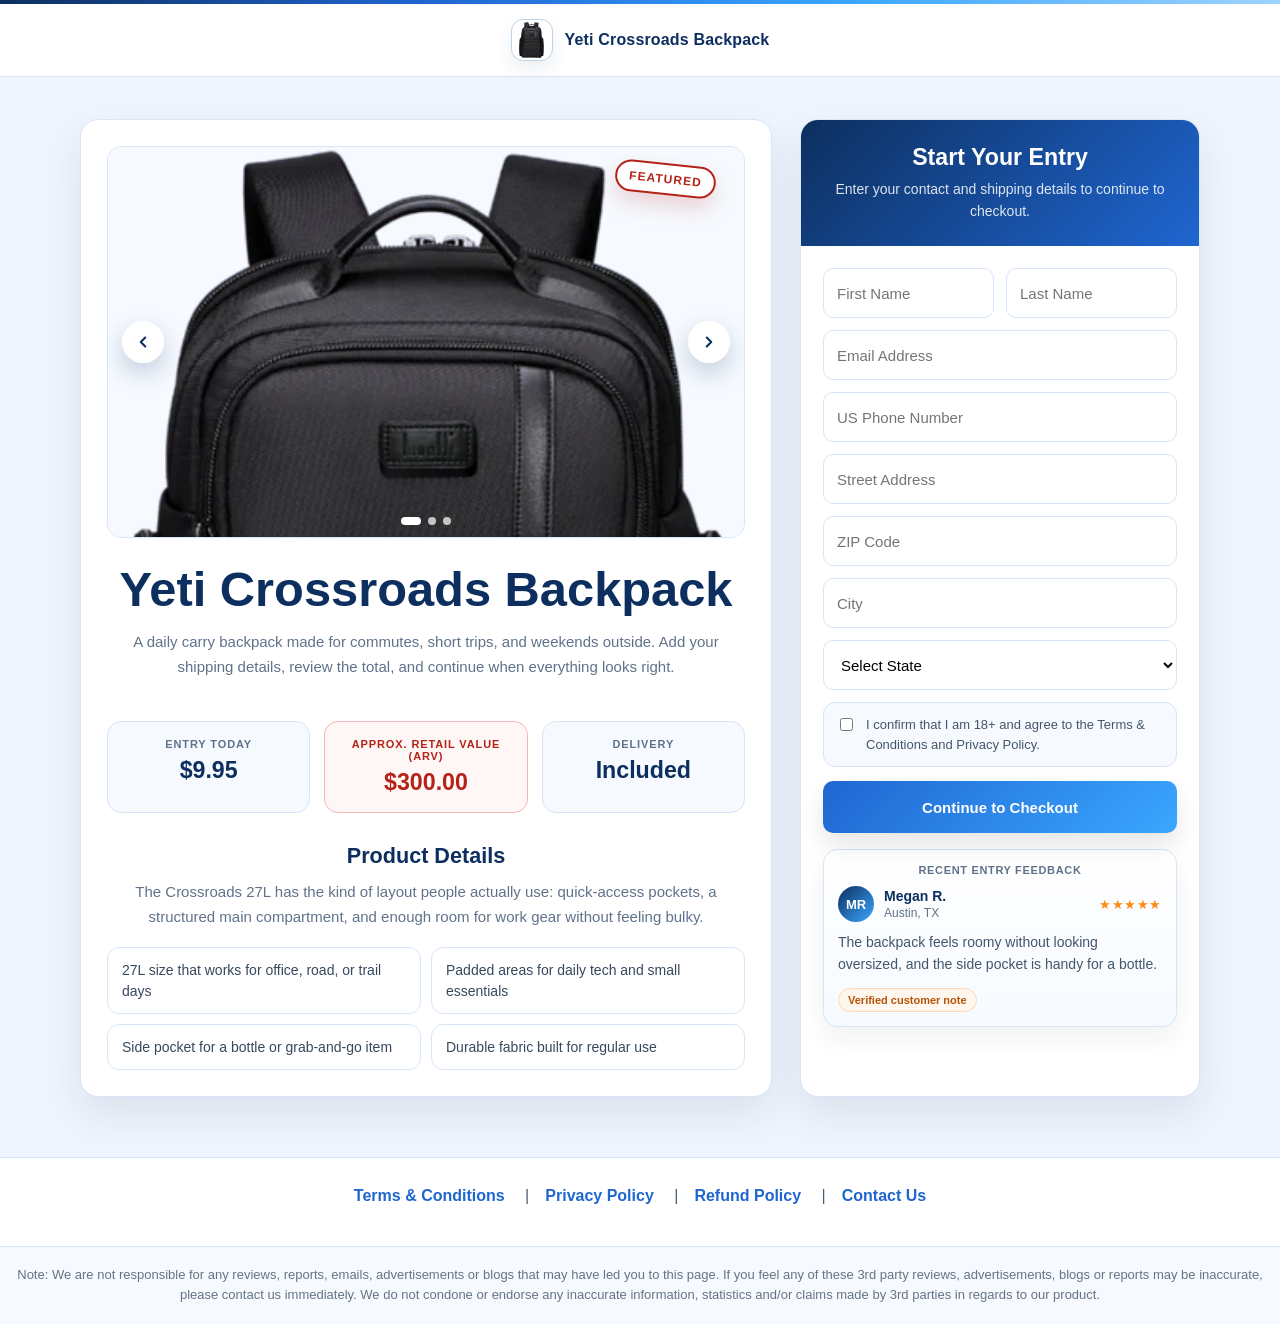
==== commit 07f65328: "added project config json + changed UI" ====
--- a/index.html
+++ b/index.html
@@ -27,12 +27,13 @@
   .site-header .nav-small { position: static; transform: none; justify-content: center !important; width: 100%; }
 }
 
-.page-grid{align-items:stretch}.product-card{height:100%;display:flex;flex-direction:column}.product-card .description{margin-top:auto}.product-carousel{position:relative;overflow:hidden;border:1px solid var(--line);border-radius:14px;background:#f6faff;min-height:318px}.featured-stamp{position:absolute;top:16px;right:28px;z-index:4;border:2px solid #b42318;background:#fff;color:#b42318;border-radius:999px;padding:7px 12px;font-size:12px;font-weight:900;letter-spacing:.09em;text-transform:uppercase;transform:rotate(6deg);box-shadow:0 10px 22px rgba(180,35,24,.18);pointer-events:none}.carousel-track{position:relative;min-height:318px}.carousel-slide{position:absolute;inset:0;margin:0;display:grid;place-items:center;opacity:0;pointer-events:none;transition:opacity .22s ease}.carousel-slide.is-active{opacity:1;pointer-events:auto}.carousel-slide img{width:70%;height:70%;object-fit:contain;object-position:center center;display:block;background:#f6faff}.carousel-slide figcaption{display:none}.carousel-arrow{position:absolute;top:50%;z-index:3;width:42px;height:42px;border:1px solid rgba(255,255,255,.82);border-radius:50%;background:rgba(255,255,255,.92);color:var(--brand-2);display:flex;align-items:center;justify-content:center;cursor:pointer;transform:translateY(-50%);box-shadow:0 10px 24px rgba(13,47,95,.22);transition:background .18s ease,color .18s ease,transform .18s ease}.carousel-arrow:hover{background:var(--brand-2);color:#fff;transform:translateY(-50%) scale(1.04)}.carousel-arrow svg{width:18px;height:18px;stroke:currentColor;stroke-width:2.8;fill:none;stroke-linecap:round;stroke-linejoin:round}.carousel-prev{left:14px}.carousel-next{right:14px}.carousel-dots{position:absolute;z-index:3;left:0;right:0;bottom:12px;display:flex;gap:7px;justify-content:center}.carousel-dot{width:8px;height:8px;border:0;border-radius:50%;background:rgba(255,255,255,.72);cursor:pointer;padding:0}.carousel-dot.is-active{width:20px;border-radius:999px;background:#fff}.arv-box{border-color:#f7b5b5;background:#fff6f6}.arv-box small{color:#b42318}.arv-box strong{color:#b42318}.product-card .lead{font-size:15px;line-height:1.68}.description p{font-size:15px;line-height:1.68}.features li{text-align:left}.review-rotator{margin-top:16px;border:1px solid var(--line);background:linear-gradient(180deg,#fff,#f6faff);border-radius:14px;padding:14px;min-height:150px;box-shadow:0 12px 26px rgba(19,31,45,.06)}.review-label{display:block;text-align:center;color:var(--muted);font-size:11px;font-weight:800;letter-spacing:.06em;text-transform:uppercase;margin-bottom:10px}.review-card{opacity:1;transition:opacity .18s ease}.review-card.is-fading{opacity:0}.review-top{display:flex;align-items:center;justify-content:space-between;gap:12px;margin-bottom:10px}.review-person{display:flex;align-items:center;gap:10px}.review-avatar{width:36px;height:36px;border-radius:50%;background:linear-gradient(135deg,var(--brand-2),var(--accent));color:#fff;display:grid;place-items:center;font-size:13px;font-weight:900}.review-name{font-weight:800;color:var(--brand-2);font-size:14px}.review-location{color:var(--muted);font-size:12px;margin-top:2px}.review-stars{color:#ff8a14;font-size:13px;letter-spacing:.04em;white-space:nowrap}.review-card p{margin:0;color:#43566c;line-height:1.55;font-size:14px}.review-badge{display:inline-flex;margin-top:12px;border:1px solid #ffd8b2;background:#fff7ed;color:#b45309;border-radius:999px;padding:5px 9px;font-size:11px;font-weight:800}
+.page-grid{align-items:stretch}.product-card{height:100%;display:flex;flex-direction:column}.product-card .description{margin-top:auto}.product-carousel{position:relative;overflow:hidden;border:1px solid var(--line);border-radius:14px;background:#f6faff;min-height:318px}.featured-stamp{position:absolute;top:16px;right:28px;z-index:4;border:2px solid #b42318;background:#fff;color:#b42318;border-radius:999px;padding:7px 12px;font-size:12px;font-weight:900;letter-spacing:.09em;text-transform:uppercase;transform:rotate(6deg);box-shadow:0 10px 22px rgba(180,35,24,.18);pointer-events:none}.carousel-track{position:relative;min-height:318px}.carousel-slide{position:absolute;inset:0;margin:0;display:grid;place-items:center;opacity:0;pointer-events:none;transition:opacity .22s ease}.carousel-slide.is-active{opacity:1;pointer-events:auto}.carousel-slide img{width:100%;height:100%;object-fit:cover;object-position:center center;display:block;background:#f6faff}.carousel-slide figcaption{display:none}.carousel-arrow{position:absolute;top:50%;z-index:3;width:42px;height:42px;border:1px solid rgba(255,255,255,.82);border-radius:50%;background:rgba(255,255,255,.92);color:var(--brand-2);display:flex;align-items:center;justify-content:center;cursor:pointer;transform:translateY(-50%);box-shadow:0 10px 24px rgba(13,47,95,.22);transition:background .18s ease,color .18s ease,transform .18s ease}.carousel-arrow:hover{background:var(--brand-2);color:#fff;transform:translateY(-50%) scale(1.04)}.carousel-arrow svg{width:18px;height:18px;stroke:currentColor;stroke-width:2.8;fill:none;stroke-linecap:round;stroke-linejoin:round}.carousel-prev{left:14px}.carousel-next{right:14px}.carousel-dots{position:absolute;z-index:3;left:0;right:0;bottom:12px;display:flex;gap:7px;justify-content:center}.carousel-dot{width:8px;height:8px;border:0;border-radius:50%;background:rgba(255,255,255,.72);cursor:pointer;padding:0}.carousel-dot.is-active{width:20px;border-radius:999px;background:#fff}.arv-box{border-color:#f7b5b5;background:#fff6f6}.arv-box small{color:#b42318}.arv-box strong{color:#b42318}.product-card .lead{font-size:15px;line-height:1.68}.description p{font-size:15px;line-height:1.68}.features li{text-align:left}.review-rotator{margin-top:16px;border:1px solid var(--line);background:linear-gradient(180deg,#fff,#f6faff);border-radius:14px;padding:14px;min-height:150px;box-shadow:0 12px 26px rgba(19,31,45,.06)}.review-label{display:block;text-align:center;color:var(--muted);font-size:11px;font-weight:800;letter-spacing:.06em;text-transform:uppercase;margin-bottom:10px}.review-card{opacity:1;transition:opacity .18s ease}.review-card.is-fading{opacity:0}.review-top{display:flex;align-items:center;justify-content:space-between;gap:12px;margin-bottom:10px}.review-person{display:flex;align-items:center;gap:10px}.review-avatar{width:36px;height:36px;border-radius:50%;background:linear-gradient(135deg,var(--brand-2),var(--accent));color:#fff;display:grid;place-items:center;font-size:13px;font-weight:900}.review-name{font-weight:800;color:var(--brand-2);font-size:14px}.review-location{color:var(--muted);font-size:12px;margin-top:2px}.review-stars{color:#ff8a14;font-size:13px;letter-spacing:.04em;white-space:nowrap}.review-card p{margin:0;color:#43566c;line-height:1.55;font-size:14px}.review-badge{display:inline-flex;margin-top:12px;border:1px solid #ffd8b2;background:#fff7ed;color:#b45309;border-radius:999px;padding:5px 9px;font-size:11px;font-weight:800}
 .page-grid>*{min-width:0}.product-card,.entry-card{min-width:0}.title-block{max-width:100%}
-.hero{padding-left:16px;padding-right:16px}.container{width:100%;max-width:1120px}.product-carousel,.carousel-track{min-height:390px}.carousel-slide img{width:auto;height:auto;max-width:76%;max-height:330px;object-fit:contain}.footer-links{display:flex;justify-content:center;align-items:center;flex-wrap:wrap;gap:8px 0;max-width:100%;overflow:visible;line-height:1.5;padding:0 10px}.footer-links a{margin:0 8px;white-space:nowrap}.footer-links a:not(:last-child)::after{content:" |";color:#4b5e72;font-weight:400;margin-left:16px}@media(max-width:560px){.footer-links{display:grid;grid-template-columns:max-content;justify-content:center;gap:10px 18px;width:calc(100vw - 32px);max-width:330px;margin:0 auto;padding:0}.footer-links a{margin:0;text-align:center}.footer-links a:not(:last-child)::after{content:"";margin-left:0}}
-@media(max-width:560px){.product-carousel,.carousel-track{min-height:360px}.carousel-slide img{max-width:82%;max-height:292px}.featured-stamp{top:14px;right:22px;padding:6px 10px;font-size:10px}}
+.hero{padding-left:16px;padding-right:16px}.container{width:100%;max-width:1120px}.product-carousel,.carousel-track{min-height:390px}.carousel-slide img{width:100%;height:100%;max-width:none;max-height:none;object-fit:cover}.footer-links{display:flex;justify-content:center;align-items:center;flex-wrap:wrap;gap:8px 0;max-width:100%;overflow:visible;line-height:1.5;padding:0 10px}.footer-links a{margin:0 8px;white-space:nowrap}.footer-links a:not(:last-child)::after{content:" |";color:#4b5e72;font-weight:400;margin-left:16px}@media(max-width:560px){.footer-links{display:grid;grid-template-columns:max-content;justify-content:center;gap:10px 18px;width:calc(100vw - 32px);max-width:330px;margin:0 auto;padding:0}.footer-links a{margin:0;text-align:center}.footer-links a:not(:last-child)::after{content:"";margin-left:0}}
+@media(max-width:560px){.product-carousel,.carousel-track{min-height:360px}.carousel-slide img{width:100%;height:100%;max-width:none;max-height:none;object-fit:cover}.featured-stamp{top:14px;right:22px;padding:6px 10px;font-size:10px}}
 @media(max-width:560px){.lead{max-width:300px;font-size:15px}.brand span:last-child{max-width:260px}}
-@media(max-width:960px){.footer-links{display:grid!important;grid-template-columns:max-content;justify-content:center;gap:10px 18px;width:calc(100vw - 32px);max-width:330px;margin:0 auto;padding:0}.footer-links a{margin:0!important;text-align:center}.footer-links a:not(:last-child)::after{content:""!important;margin-left:0!important}}</style>
+@media(max-width:960px){.footer-links{display:grid!important;grid-template-columns:max-content;justify-content:center;gap:10px 18px;width:calc(100vw - 32px);max-width:330px;margin:0 auto;padding:0}.footer-links a{margin:0!important;text-align:center}.footer-links a:not(:last-child)::after{content:""!important;margin-left:0!important}}
+@media(max-width:560px){html,body{width:100%;max-width:100vw;overflow-x:hidden}.hero{overflow:hidden}.hero>.container{width:min(330px,calc(100vw - 48px))!important;max-width:min(330px,calc(100vw - 48px))!important;margin-left:auto!important;margin-right:auto!important}.page-grid,.product-card,.entry-card{width:100%!important;max-width:100%!important;min-width:0!important}.product-card,.entry-card{max-width:100%!important}.product-carousel{max-width:100%!important;margin-left:auto;margin-right:auto}.carousel-track{display:grid!important;place-items:center!important}.carousel-slide{position:static!important;display:none!important;opacity:1!important;pointer-events:none!important}.carousel-slide.is-active{display:grid!important;pointer-events:auto!important}.carousel-slide img{width:100%!important;height:100%!important;max-width:none!important;max-height:none!important;object-fit:cover!important}.title-block,.description,.description p,.features,.features li{max-width:100%;min-width:0;overflow-wrap:anywhere}.description{padding-right:10px;padding-left:10px}.entry-card{margin-top:18px}}</style>
 </head>
 <body>
     <div class="vibrant-accent"></div>
@@ -98,7 +99,8 @@
   </section>
 </main>
 <footer class="footer"><div class="footer-inner"><div class="footer-links"><a href="terms.html">Terms &amp; Conditions</a><a href="privacy.html">Privacy Policy</a><a href="refund.html">Refund Policy</a><a href="contact.html">Contact Us</a></div></div><div class="footer-disclaimer">Note: We are not responsible for any reviews, reports, emails, advertisements or blogs that may have led you to this page. If you feel any of these 3rd party reviews, advertisements, blogs or reports may be inaccurate, please contact us immediately. We do not condone or endorse any inaccurate information, statistics and/or claims made by 3rd parties in regards to our product.</div></footer>
-<script src="js/api-flow.js?v=20260525-2"></script>
+<script src="js/project-config.js?v=20260601"></script>
+<script src="js/api-flow.js?v=20260601"></script>
 <script>
 (function(){
  const states=new Set(['AL','AK','AZ','AR','CA','CO','CT','DE','DC','FL','GA','HI','ID','IL','IN','IA','KS','KY','LA','ME','MD','MA','MI','MN','MS','MO','MT','NE','NV','NH','NJ','NM','NY','NC','ND','OH','OK','OR','PA','RI','SC','SD','TN','TX','UT','VT','VA','WA','WV','WI','WY']);
@@ -107,18 +109,22 @@
  const entryForm=document.getElementById('entryForm'); const productCarousel=document.querySelector('[data-product-carousel]'); const reviewRotator=document.getElementById('reviewRotator');
  const phoneInput=document.getElementById('phone'); const zipInput=document.getElementById('zip'); const cityInput=entryForm?entryForm.querySelector('[name="shippingCity"]'):null; const stateInput=document.getElementById('shippingState'); const submitButton=entryForm?entryForm.querySelector('button[type="submit"]'):null; const formError=document.getElementById('entryFormError');
  flow.persistLanding({productName,entryPrice,upsellPrice});
+ const prefillState=flow.getState();
+ if(entryForm&&prefillState&&prefillState.customer){['firstName','lastName','email','phone'].forEach(function(name){const input=entryForm.querySelector('[name="'+name+'"]');const value=prefillState.customer[name]||'';if(input&&value)input.value=value});[['shippingAddress1','shippingAddress1'],['shippingCity','shippingCity'],['shippingState','shippingState'],['shippingZip','shippingZip']].forEach(function(pair){const input=entryForm.querySelector('[name="'+pair[0]+'"]');const value=prefillState.customer[pair[1]]||'';if(input&&value)input.value=value})}
  void flow.syncLandingClick();
  function digits(v){return(v||'').replace(/\D/g,'')} function setError(name,show){const field=document.getElementById(name)||document.querySelector('[name="'+name+'"]');const error=document.querySelector('[data-error-for="'+name+'"]');if(field)field.classList.toggle('field-invalid',!!show);if(error)error.classList.toggle('show',!!show)}
  function setBusy(busy){if(!submitButton)return;submitButton.disabled=busy;submitButton.textContent=busy?'Please wait...':'Continue to Checkout'}
  function showFormError(message){if(!formError)return;formError.textContent=message||'';formError.classList.toggle('show',!!message)}
- function initReviews(){if(!reviewRotator)return;const reviews=[['Megan R.','Austin, TX','The backpack feels roomy without looking oversized, and the side pocket is handy for a bottle.'],['Chris W.','Tampa, FL','Good everyday travel bag. The main compartment opens wide and makes packing simple.'],['Lauren P.','Denver, CO','The straps feel comfortable, even with a laptop and a few weekend items inside.'],['Jason M.','Phoenix, AZ','I like the clean shape. It works for office use but still feels ready for short trips.'],['Alyssa K.','Columbus, OH','The pockets are easy to reach and the bag keeps smaller items from getting buried.'],['Daniel S.','Charlotte, NC','Solid backpack for commuting. It holds tech, chargers, and a light jacket easily.'],['Rachel B.','Nashville, TN','The size is practical for a day out or an overnight stay. It does not feel bulky.'],['Kevin H.','San Diego, CA','The fabric feels durable and the structure keeps the bag from collapsing.'],['Priya N.','Jersey City, NJ','Nice balance of travel and daily use. The layout is simple and useful.'],['Owen C.','Boise, ID','It looks rugged but still clean enough to carry into work.'],['Amber L.','Orlando, FL','The backpack has enough room for daily essentials and still fits comfortably in the car.'],['Tyler G.','Raleigh, NC','The front pocket is great for quick-grab items like keys, wallet, and earbuds.'],['Nina F.','Seattle, WA','Comfortable shoulder fit and the bag feels secure when walking around.'],['Brandon T.','Las Vegas, NV','I like that it looks like a proper travel backpack, not a school bag.'],['Heather J.','Chicago, IL','The compartment setup makes sense. Laptop, clothes, and accessories stay separated.'],['Marcus D.','Atlanta, GA','Good bag for weekend travel. It has enough space without forcing me to overpack.'],['Samantha V.','Portland, OR','The backpack feels sturdy and the zippers are easy to use.'],['Ethan A.','Madison, WI','Nice carry size for workdays, gym gear, or a short road trip.'],['Carla M.','Fresno, CA','The shape holds up well and does not sag when partially packed.'],['Miles R.','Salt Lake City, UT','Works well for outdoor days and still looks polished around town.'],['Jenna S.','Miami, FL','The bag has a premium look and the storage layout is practical.'],['Noah B.','Richmond, VA','Easy to pack, easy to carry, and useful for both travel and daily errands.'],['Grace T.','Minneapolis, MN','The padded areas are useful for carrying tech without worrying about it shifting.'],['Victor E.','El Paso, TX','Good capacity for a compact backpack. It holds more than it looks like it should.'],['Olivia M.','Boston, MA','I like the clean design and how organized the interior feels.'],['Trevor C.','Omaha, NE','The side profile looks sharp and the bag does not feel awkward when full.'],['Paige D.','Sacramento, CA','Great for a carry-on personal item. It keeps essentials easy to reach.'],['Derek L.','Cincinnati, OH','The backpack looks durable and feels built for regular use.'],['Maya H.','Brooklyn, NY','It has the right mix of style, storage, and comfort for city travel.'],['Cole P.','Kansas City, MO','The main pocket has enough depth for clothes, snacks, and a small camera pouch.'],['Tara Q.','Scottsdale, AZ','The bag feels practical for airport days and weekend drives.'],['Andre W.','Newark, NJ','Comfortable straps and a clean design. It feels like a proper travel pack.'],['Kelly R.','Boulder, CO','The material feels tough enough for hiking stops and daily commuting.'],['Ian G.','Pittsburgh, PA','The organization is simple, which is exactly what I want in a backpack.'],['Monica C.','Fort Worth, TX','It looks good with casual clothes and does not feel too outdoorsy.'],['Seth N.','Spokane, WA','Nice backpack for day trips. The storage is easy to understand right away.'],['Erica V.','Tucson, AZ','The bag has a sturdy feel and the pocket placement is practical.'],['Dylan M.','Savannah, GA','Good travel size. I would use it for flights, road trips, and daily carry.'],['Kara B.','Little Rock, AR','The backpack feels organized without having too many unnecessary compartments.'],['Peter S.','Providence, RI','The profile is clean and the capacity is useful for regular travel.'],['Bianca A.','Long Beach, CA','I like the mix of rugged fabric and simple styling. It feels versatile.'],['Grant F.','Knoxville, TN','Useful for carrying a laptop, hoodie, bottle, and everyday items in one place.'],['Leah J.','Wichita, KS','The bag looks compact but still has plenty of room inside.'],['Roman K.','Queens, NY','Great city backpack. Easy to carry on transit and roomy enough for errands.'],['Tessa L.','Reno, NV','The backpack feels like it can handle daily use without looking worn out quickly.'],['Cameron Y.','Fort Lauderdale, FL','Good layout for travel essentials, especially chargers and smaller accessories.'],['Molly E.','Grand Rapids, MI','The bag has a clean outdoor look and feels comfortable for long walks.'],['Bryce O.','Charleston, SC','Solid size, good structure, and practical pocket access for everyday use.']];const entryReviewCopy=["Still couldn't believe I got in for $9.95. The form was quick and the backpack looked worth trying for.","I liked that the $9.95 entry amount was clear before checkout. No guessing, just a simple entry process.","I entered for $9.95 and the confirmation felt straightforward. The backpack details made it easy to decide.","The checkout was simple, and seeing the entry total at $9.95 made the whole thing feel easy to follow.","I was mainly interested in the backpack, but the $9.95 entry price is what made me finish the form.","The entry page was clean, and I liked that shipping details and total were shown before moving ahead.","For $9.95, I figured it was worth entering. The product looked practical and the process did not feel complicated.","I expected more steps, but the entry was quick. The $9.95 total was easy to understand from the start.","The backpack caught my attention first, then the simple $9.95 entry made it an easy choice.","I liked seeing the entry, shipping, and checkout details laid out clearly before submitting."];reviews.forEach(function(review,index){if(index%3===1){review[2]=entryReviewCopy[index%entryReviewCopy.length]}});let active=0;function render(){const review=reviews[active];reviewRotator.classList.add('is-fading');setTimeout(function(){reviewRotator.textContent='';const top=document.createElement('div');top.className='review-top';const person=document.createElement('div');person.className='review-person';const avatar=document.createElement('div');avatar.className='review-avatar';avatar.textContent=review[0].split(' ').map(function(part){return part[0]}).join('').replace('.','');const detail=document.createElement('div');const name=document.createElement('div');name.className='review-name';name.textContent=review[0];const location=document.createElement('div');location.className='review-location';location.textContent=review[1];detail.appendChild(name);detail.appendChild(location);person.appendChild(avatar);person.appendChild(detail);const stars=document.createElement('div');stars.className='review-stars';stars.textContent='★★★★★';top.appendChild(person);top.appendChild(stars);const copy=document.createElement('p');copy.textContent=review[2];const badge=document.createElement('span');badge.className='review-badge';badge.textContent='Entry feedback';reviewRotator.appendChild(top);reviewRotator.appendChild(copy);reviewRotator.appendChild(badge);reviewRotator.classList.remove('is-fading');active=(active+1)%reviews.length},180)}render();setInterval(render,5000)}
+ function clearEntryErrors(){showFormError('');['phone','shippingZip','shippingState','termsAgree'].forEach(function(name){setError(name,false)});['firstName','lastName','email','shippingAddress1','shippingCity','shippingZip'].forEach(function(name){const field=entryForm&&entryForm.querySelector('[name="'+name+'"]');if(field)field.classList.remove('field-invalid')})}
+ if(entryForm){entryForm.addEventListener('input',clearEntryErrors);entryForm.addEventListener('change',clearEntryErrors)}
+ function initReviews(){if(!reviewRotator)return;const reviews=[['Megan R.','Austin, TX','The backpack feels roomy without looking oversized, and the side pocket is handy for a bottle.'],['Chris W.','Tampa, FL','Good everyday travel bag. The main compartment opens wide and makes packing simple.'],['Lauren P.','Denver, CO','The straps feel comfortable, even with a laptop and a few weekend items inside.'],['Jason M.','Phoenix, AZ','I like the clean shape. It works for office use but still feels ready for short trips.'],['Alyssa K.','Columbus, OH','The pockets are easy to reach and the bag keeps smaller items from getting buried.'],['Daniel S.','Charlotte, NC','Solid backpack for commuting. It holds tech, chargers, and a light jacket easily.'],['Rachel B.','Nashville, TN','The size is practical for a day out or an overnight stay. It does not feel bulky.'],['Kevin H.','San Diego, CA','The fabric feels durable and the structure keeps the bag from collapsing.'],['Priya N.','Jersey City, NJ','Nice balance of travel and daily use. The layout is simple and useful.'],['Owen C.','Boise, ID','It looks rugged but still clean enough to carry into work.'],['Amber L.','Orlando, FL','The backpack has enough room for daily essentials and still fits comfortably in the car.'],['Tyler G.','Raleigh, NC','The front pocket is great for quick-grab items like keys, wallet, and earbuds.'],['Nina F.','Seattle, WA','Comfortable shoulder fit and the bag feels secure when walking around.'],['Brandon T.','Las Vegas, NV','I like that it looks like a proper travel backpack, not a school bag.'],['Heather J.','Chicago, IL','The compartment setup makes sense. Laptop, clothes, and accessories stay separated.'],['Marcus D.','Atlanta, GA','Good bag for weekend travel. It has enough space without forcing me to overpack.'],['Samantha V.','Portland, OR','The backpack feels sturdy and the zippers are easy to use.'],['Ethan A.','Madison, WI','Nice carry size for workdays, gym gear, or a short road trip.'],['Carla M.','Fresno, CA','The shape holds up well and does not sag when partially packed.'],['Miles R.','Salt Lake City, UT','Works well for outdoor days and still looks polished around town.'],['Jenna S.','Miami, FL','The bag has a premium look and the storage layout is practical.'],['Noah B.','Richmond, VA','Easy to pack, easy to carry, and useful for both travel and daily errands.'],['Grace T.','Minneapolis, MN','The padded areas are useful for carrying tech without worrying about it shifting.'],['Victor E.','El Paso, TX','Good capacity for a compact backpack. It holds more than it looks like it should.'],['Olivia M.','Boston, MA','I like the clean design and how organized the interior feels.'],['Trevor C.','Omaha, NE','The side profile looks sharp and the bag does not feel awkward when full.'],['Paige D.','Sacramento, CA','Great for a carry-on personal item. It keeps essentials easy to reach.'],['Derek L.','Cincinnati, OH','The backpack looks durable and feels built for regular use.'],['Maya H.','Brooklyn, NY','It has the right mix of style, storage, and comfort for city travel.'],['Cole P.','Kansas City, MO','The main pocket has enough depth for clothes, snacks, and a small camera pouch.'],['Tara Q.','Scottsdale, AZ','The bag feels practical for airport days and weekend drives.'],['Andre W.','Newark, NJ','Comfortable straps and a clean design. It feels like a proper travel pack.'],['Kelly R.','Boulder, CO','The material feels tough enough for hiking stops and daily commuting.'],['Ian G.','Pittsburgh, PA','The organization is simple, which is exactly what I want in a backpack.'],['Monica C.','Fort Worth, TX','It looks good with casual clothes and does not feel too outdoorsy.'],['Seth N.','Spokane, WA','Nice backpack for day trips. The storage is easy to understand right away.'],['Erica V.','Tucson, AZ','The bag has a sturdy feel and the pocket placement is practical.'],['Dylan M.','Savannah, GA','Good travel size. I would use it for flights, road trips, and daily carry.'],['Kara B.','Little Rock, AR','The backpack feels organized without having too many unnecessary compartments.'],['Peter S.','Providence, RI','The profile is clean and the capacity is useful for regular travel.'],['Bianca A.','Long Beach, CA','I like the mix of rugged fabric and simple styling. It feels versatile.'],['Grant F.','Knoxville, TN','Useful for carrying a laptop, hoodie, bottle, and everyday items in one place.'],['Leah J.','Wichita, KS','The bag looks compact but still has plenty of room inside.'],['Roman K.','Queens, NY','Great city backpack. Easy to carry on transit and roomy enough for errands.'],['Tessa L.','Reno, NV','The backpack feels like it can handle daily use without looking worn out quickly.'],['Cameron Y.','Fort Lauderdale, FL','Good layout for travel essentials, especially chargers and smaller accessories.'],['Molly E.','Grand Rapids, MI','The bag has a clean outdoor look and feels comfortable for long walks.'],['Bryce O.','Charleston, SC','Solid size, good structure, and practical pocket access for everyday use.']];const reviewEntryPrice=(window.productConfig&&window.productConfig.pricing&&window.productConfig.pricing.entryPrice)||(window.productConfig&&window.productConfig.entryPrice)||entryPrice;const entryReviewCopy=[`Still couldn't believe I got in for ${reviewEntryPrice}. The form was quick and the backpack looked worth trying for.`,`I liked that the ${reviewEntryPrice} entry amount was clear before checkout. No guessing, just a simple entry process.`,`I entered for ${reviewEntryPrice} and the confirmation felt straightforward. The backpack details made it easy to decide.`,`The checkout was simple, and seeing the entry total at ${reviewEntryPrice} made the whole thing feel easy to follow.`,`I was mainly interested in the backpack, but the ${reviewEntryPrice} entry price is what made me finish the form.`,"The entry page was clean, and I liked that shipping details and total were shown before moving ahead.",`For ${reviewEntryPrice}, I figured it was worth entering. The product looked practical and the process did not feel complicated.`,`I expected more steps, but the entry was quick. The ${reviewEntryPrice} total was easy to understand from the start.`,`The backpack caught my attention first, then the simple ${reviewEntryPrice} entry made it an easy choice.`,"I liked seeing the entry, shipping, and checkout details laid out clearly before submitting."];reviews.forEach(function(review,index){if(index%3===1){review[2]=entryReviewCopy[index%entryReviewCopy.length]}});let active=0;function render(){const review=reviews[active];reviewRotator.classList.add('is-fading');setTimeout(function(){reviewRotator.textContent='';const top=document.createElement('div');top.className='review-top';const person=document.createElement('div');person.className='review-person';const avatar=document.createElement('div');avatar.className='review-avatar';avatar.textContent=review[0].split(' ').map(function(part){return part[0]}).join('').replace('.','');const detail=document.createElement('div');const name=document.createElement('div');name.className='review-name';name.textContent=review[0];const location=document.createElement('div');location.className='review-location';location.textContent=review[1];detail.appendChild(name);detail.appendChild(location);person.appendChild(avatar);person.appendChild(detail);const stars=document.createElement('div');stars.className='review-stars';stars.textContent='★★★★★';top.appendChild(person);top.appendChild(stars);const copy=document.createElement('p');copy.textContent=review[2];const badge=document.createElement('span');badge.className='review-badge';badge.textContent='Verified customer note';reviewRotator.appendChild(top);reviewRotator.appendChild(copy);reviewRotator.appendChild(badge);reviewRotator.classList.remove('is-fading');active=(active+1)%reviews.length},180)}render();setInterval(render,5000)}
  function initProductCarousel(){if(!productCarousel)return;const slides=Array.from(productCarousel.querySelectorAll('.carousel-slide'));const dotsWrap=productCarousel.querySelector('[data-carousel-dots]');let active=0;let timer=null;function show(i){active=(i+slides.length)%slides.length;slides.forEach((slide,index)=>slide.classList.toggle('is-active',index===active));Array.from(dotsWrap.children).forEach((dot,index)=>dot.classList.toggle('is-active',index===active))}function start(){stop();timer=setInterval(function(){show(active+1)},4200)}function stop(){if(timer)clearInterval(timer)}slides.forEach(function(_,index){const dot=document.createElement('button');dot.type='button';dot.className='carousel-dot';dot.setAttribute('aria-label','Show product image '+(index+1));dot.addEventListener('click',function(){show(index);start()});dotsWrap.appendChild(dot)});productCarousel.querySelector('[data-carousel-prev]').addEventListener('click',function(){show(active-1);start()});productCarousel.querySelector('[data-carousel-next]').addEventListener('click',function(){show(active+1);start()});productCarousel.addEventListener('mouseenter',stop);productCarousel.addEventListener('mouseleave',start);show(0);start()}
  function validUSPhone(v){const d=digits(v);return d.length===10&&/^[2-9]\d{2}[2-9]\d{6}$/.test(d)} function formatUSPhone(v){const d=digits(v).slice(0,10); if(d.length>6)return '('+d.slice(0,3)+') '+d.slice(3,6)+'-'+d.slice(6); if(d.length>3)return '('+d.slice(0,3)+') '+d.slice(3); if(d.length>0)return '('+d; return ''}
  async function lookupZip(zip){const response=await fetch(zipLookupBase+encodeURIComponent(zip),{method:'GET',headers:{Accept:'application/json'}});if(!response.ok)throw new Error('Please enter a valid US ZIP code.');const data=await response.json().catch(()=>null);const place=data&&data.places&&data.places[0];const city=place&&String(place['place name']||'').trim();const stateCode=place&&String(place['state abbreviation']||'').trim();if(!city||!stateCode)throw new Error('Please enter a valid US ZIP code.');return{city:city,stateCode:stateCode}}
  let lastLookupZip='';let zipLookupTimer=null;async function runZipLookup(zip){if(zip.length!==5||zip===lastLookupZip)return;try{const location=await lookupZip(zip);if(cityInput)cityInput.value=location.city;if(stateInput)stateInput.value=location.stateCode;setError('shippingZip',false);setError('shippingState',false);document.getElementById('zip').setCustomValidity('');lastLookupZip=zip}catch(error){if(cityInput)cityInput.value='';if(stateInput)stateInput.value='';setError('shippingZip',true);document.getElementById('zip').setCustomValidity(error instanceof Error?error.message:'Please enter a valid US ZIP code.')}}
  if(phoneInput){phoneInput.addEventListener('input',function(){this.value=formatUSPhone(this.value);setError('phone',false)})}
  if(zipInput){zipInput.addEventListener('input',function(){this.value=digits(this.value).slice(0,5);this.setCustomValidity('');setError('shippingZip',false);if(zipLookupTimer)clearTimeout(zipLookupTimer);if(this.value.length<5){lastLookupZip='';return}const zip=this.value;zipLookupTimer=setTimeout(function(){void runZipLookup(zip)},150)});zipInput.addEventListener('blur',async function(){await runZipLookup(this.value);this.reportValidity()})}
- initProductCarousel();initReviews();
+ initProductCarousel();(window.productConfigReady||Promise.resolve({})).then(function(){initReviews()});
  if(entryForm){entryForm.addEventListener('submit',async function(e){e.preventDefault();showFormError('');const fd=new FormData(entryForm);const data=Object.fromEntries(fd.entries());let ok=true;['firstName','lastName','email','shippingAddress1','shippingCity','shippingZip'].forEach(function(n){const f=entryForm.querySelector('[name="'+n+'"]');const bad=!f||!String(f.value||'').trim();if(f)f.classList.toggle('field-invalid',bad);if(bad)ok=false});const emailField=entryForm.querySelector('[name="email"]');const emailBad=!/^\S+@\S+\.\S+$/.test(emailField.value||'');emailField.classList.toggle('field-invalid',emailBad);if(emailBad)ok=false;const phoneBad=!validUSPhone(data.phone);setError('phone',phoneBad);if(phoneBad)ok=false;const stateBad=!states.has(data.shippingState);setError('shippingState',stateBad);if(stateBad)ok=false;const zipBad=!/^\d{5}$/.test(data.shippingZip||'');setError('shippingZip',zipBad);document.getElementById('zip').classList.toggle('field-invalid',zipBad);if(zipBad)ok=false;const termsBad=!document.getElementById('termsAgree').checked;setError('termsAgree',termsBad);if(termsBad)ok=false;if(!ok)return;setBusy(true);const currentState=flow.getState();const nextState={...currentState,customer:{firstName:data.firstName.trim(),lastName:data.lastName.trim(),email:data.email.trim(),phone:formatUSPhone(data.phone),shippingAddress1:data.shippingAddress1.trim(),shippingCity:data.shippingCity.trim(),shippingState:data.shippingState,shippingZip:data.shippingZip.trim(),termsAccepted:true},productName:productName,entryPrice:entryPrice,upsellPrice:upsellPrice,entryAmount:flow.moneyToNumber(entryPrice),upsellAmount:flow.moneyToNumber(upsellPrice),savedAt:new Date().toISOString(),stage:'lead-complete'};if(!flow.saveState(nextState)){showFormError('Please allow browser storage for this checkout and try again.');setBusy(false);return}try{await flow.ensureLandingClick();const leadResponse=await flow.createLeadRecord(nextState);const stateWithLead={...nextState,api:{...(nextState.api||{}),leadId:leadResponse.leadId||'',crmCustomerId:leadResponse.crmCustomerId||'',crmLeadSyncStatus:leadResponse.crmLeadSyncStatus||'synced'}};if(!flow.saveState(stateWithLead)){throw new Error('Please allow browser storage for this checkout and try again.')}window.location.href='checkout.html'}catch(error){showFormError(error instanceof Error?error.message:'Unable to submit lead right now.');setBusy(false)}})}
 })();
 </script>
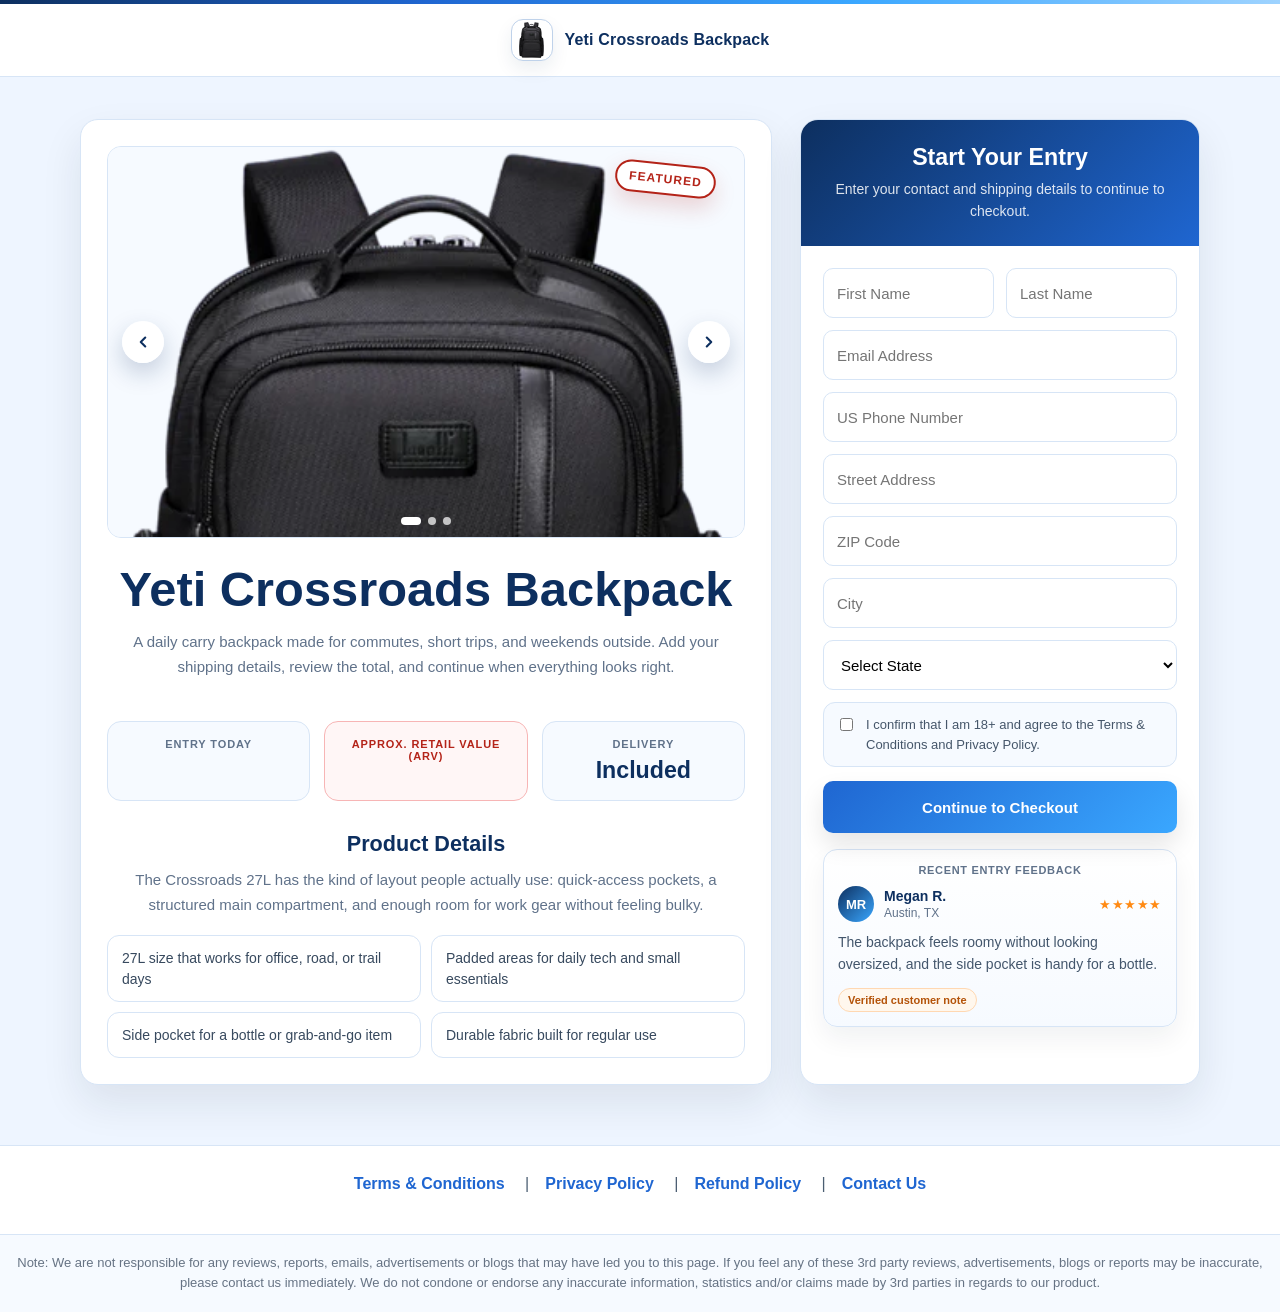
==== commit 4e7a0955: "..." ====
--- a/index.html
+++ b/index.html
@@ -27,13 +27,13 @@
   .site-header .nav-small { position: static; transform: none; justify-content: center !important; width: 100%; }
 }
 
-.page-grid{align-items:stretch}.product-card{height:100%;display:flex;flex-direction:column}.product-card .description{margin-top:auto}.product-carousel{position:relative;overflow:hidden;border:1px solid var(--line);border-radius:14px;background:#f6faff;min-height:318px}.featured-stamp{position:absolute;top:16px;right:28px;z-index:4;border:2px solid #b42318;background:#fff;color:#b42318;border-radius:999px;padding:7px 12px;font-size:12px;font-weight:900;letter-spacing:.09em;text-transform:uppercase;transform:rotate(6deg);box-shadow:0 10px 22px rgba(180,35,24,.18);pointer-events:none}.carousel-track{position:relative;min-height:318px}.carousel-slide{position:absolute;inset:0;margin:0;display:grid;place-items:center;opacity:0;pointer-events:none;transition:opacity .22s ease}.carousel-slide.is-active{opacity:1;pointer-events:auto}.carousel-slide img{width:100%;height:100%;object-fit:cover;object-position:center center;display:block;background:#f6faff}.carousel-slide figcaption{display:none}.carousel-arrow{position:absolute;top:50%;z-index:3;width:42px;height:42px;border:1px solid rgba(255,255,255,.82);border-radius:50%;background:rgba(255,255,255,.92);color:var(--brand-2);display:flex;align-items:center;justify-content:center;cursor:pointer;transform:translateY(-50%);box-shadow:0 10px 24px rgba(13,47,95,.22);transition:background .18s ease,color .18s ease,transform .18s ease}.carousel-arrow:hover{background:var(--brand-2);color:#fff;transform:translateY(-50%) scale(1.04)}.carousel-arrow svg{width:18px;height:18px;stroke:currentColor;stroke-width:2.8;fill:none;stroke-linecap:round;stroke-linejoin:round}.carousel-prev{left:14px}.carousel-next{right:14px}.carousel-dots{position:absolute;z-index:3;left:0;right:0;bottom:12px;display:flex;gap:7px;justify-content:center}.carousel-dot{width:8px;height:8px;border:0;border-radius:50%;background:rgba(255,255,255,.72);cursor:pointer;padding:0}.carousel-dot.is-active{width:20px;border-radius:999px;background:#fff}.arv-box{border-color:#f7b5b5;background:#fff6f6}.arv-box small{color:#b42318}.arv-box strong{color:#b42318}.product-card .lead{font-size:15px;line-height:1.68}.description p{font-size:15px;line-height:1.68}.features li{text-align:left}.review-rotator{margin-top:16px;border:1px solid var(--line);background:linear-gradient(180deg,#fff,#f6faff);border-radius:14px;padding:14px;min-height:150px;box-shadow:0 12px 26px rgba(19,31,45,.06)}.review-label{display:block;text-align:center;color:var(--muted);font-size:11px;font-weight:800;letter-spacing:.06em;text-transform:uppercase;margin-bottom:10px}.review-card{opacity:1;transition:opacity .18s ease}.review-card.is-fading{opacity:0}.review-top{display:flex;align-items:center;justify-content:space-between;gap:12px;margin-bottom:10px}.review-person{display:flex;align-items:center;gap:10px}.review-avatar{width:36px;height:36px;border-radius:50%;background:linear-gradient(135deg,var(--brand-2),var(--accent));color:#fff;display:grid;place-items:center;font-size:13px;font-weight:900}.review-name{font-weight:800;color:var(--brand-2);font-size:14px}.review-location{color:var(--muted);font-size:12px;margin-top:2px}.review-stars{color:#ff8a14;font-size:13px;letter-spacing:.04em;white-space:nowrap}.review-card p{margin:0;color:#43566c;line-height:1.55;font-size:14px}.review-badge{display:inline-flex;margin-top:12px;border:1px solid #ffd8b2;background:#fff7ed;color:#b45309;border-radius:999px;padding:5px 9px;font-size:11px;font-weight:800}
+.page-grid{align-items:stretch}.product-card{height:100%;display:flex;flex-direction:column}.product-card .description{margin-top:auto}.product-carousel{position:relative;overflow:hidden;border:1px solid var(--line);border-radius:14px;background:#f6faff;min-height:318px}.featured-stamp{position:absolute;top:16px;right:28px;z-index:4;border:2px solid #b42318;background:#fff;color:#b42318;border-radius:999px;padding:7px 12px;font-size:12px;font-weight:900;letter-spacing:.09em;text-transform:uppercase;transform:rotate(6deg);box-shadow:0 10px 22px rgba(180,35,24,.18);pointer-events:none}.carousel-track{position:relative;min-height:318px}.carousel-slide{position:absolute;inset:0;margin:0;display:grid;place-items:center;opacity:0;pointer-events:none;transition:opacity .22s ease}.carousel-slide.is-active{opacity:1;pointer-events:auto}.carousel-slide img{width:100%;height:100%;object-fit:contain;object-position:center center;display:block;background:#f6faff}.carousel-slide figcaption{display:none}.carousel-arrow{position:absolute;top:50%;z-index:3;width:42px;height:42px;border:1px solid rgba(255,255,255,.82);border-radius:50%;background:rgba(255,255,255,.92);color:var(--brand-2);display:flex;align-items:center;justify-content:center;cursor:pointer;transform:translateY(-50%);box-shadow:0 10px 24px rgba(13,47,95,.22);transition:background .18s ease,color .18s ease,transform .18s ease}.carousel-arrow:hover{background:var(--brand-2);color:#fff;transform:translateY(-50%) scale(1.04)}.carousel-arrow svg{width:18px;height:18px;stroke:currentColor;stroke-width:2.8;fill:none;stroke-linecap:round;stroke-linejoin:round}.carousel-prev{left:14px}.carousel-next{right:14px}.carousel-dots{position:absolute;z-index:3;left:0;right:0;bottom:12px;display:flex;gap:7px;justify-content:center}.carousel-dot{width:8px;height:8px;border:0;border-radius:50%;background:rgba(255,255,255,.72);cursor:pointer;padding:0}.carousel-dot.is-active{width:20px;border-radius:999px;background:#fff}.arv-box{border-color:#f7b5b5;background:#fff6f6}.arv-box small{color:#b42318}.arv-box strong{color:#b42318}.product-card .lead{font-size:15px;line-height:1.68}.description p{font-size:15px;line-height:1.68}.features li{text-align:left}.review-rotator{margin-top:16px;border:1px solid var(--line);background:linear-gradient(180deg,#fff,#f6faff);border-radius:14px;padding:14px;min-height:150px;box-shadow:0 12px 26px rgba(19,31,45,.06)}.review-label{display:block;text-align:center;color:var(--muted);font-size:11px;font-weight:800;letter-spacing:.06em;text-transform:uppercase;margin-bottom:10px}.review-card{opacity:1;transition:opacity .18s ease}.review-card.is-fading{opacity:0}.review-top{display:flex;align-items:center;justify-content:space-between;gap:12px;margin-bottom:10px}.review-person{display:flex;align-items:center;gap:10px}.review-avatar{width:36px;height:36px;border-radius:50%;background:linear-gradient(135deg,var(--brand-2),var(--accent));color:#fff;display:grid;place-items:center;font-size:13px;font-weight:900}.review-name{font-weight:800;color:var(--brand-2);font-size:14px}.review-location{color:var(--muted);font-size:12px;margin-top:2px}.review-stars{color:#ff8a14;font-size:13px;letter-spacing:.04em;white-space:nowrap}.review-card p{margin:0;color:#43566c;line-height:1.55;font-size:14px}.review-badge{display:inline-flex;margin-top:12px;border:1px solid #ffd8b2;background:#fff7ed;color:#b45309;border-radius:999px;padding:5px 9px;font-size:11px;font-weight:800}
 .page-grid>*{min-width:0}.product-card,.entry-card{min-width:0}.title-block{max-width:100%}
-.hero{padding-left:16px;padding-right:16px}.container{width:100%;max-width:1120px}.product-carousel,.carousel-track{min-height:390px}.carousel-slide img{width:100%;height:100%;max-width:none;max-height:none;object-fit:cover}.footer-links{display:flex;justify-content:center;align-items:center;flex-wrap:wrap;gap:8px 0;max-width:100%;overflow:visible;line-height:1.5;padding:0 10px}.footer-links a{margin:0 8px;white-space:nowrap}.footer-links a:not(:last-child)::after{content:" |";color:#4b5e72;font-weight:400;margin-left:16px}@media(max-width:560px){.footer-links{display:grid;grid-template-columns:max-content;justify-content:center;gap:10px 18px;width:calc(100vw - 32px);max-width:330px;margin:0 auto;padding:0}.footer-links a{margin:0;text-align:center}.footer-links a:not(:last-child)::after{content:"";margin-left:0}}
-@media(max-width:560px){.product-carousel,.carousel-track{min-height:360px}.carousel-slide img{width:100%;height:100%;max-width:none;max-height:none;object-fit:cover}.featured-stamp{top:14px;right:22px;padding:6px 10px;font-size:10px}}
+.hero{padding-left:16px;padding-right:16px}.container{width:100%;max-width:1120px}.product-carousel,.carousel-track{min-height:390px}.carousel-slide img{width:100%;height:100%;max-width:none;max-height:none;object-fit:contain}.footer-links{display:flex;justify-content:center;align-items:center;flex-wrap:wrap;gap:8px 0;max-width:100%;overflow:visible;line-height:1.5;padding:0 10px}.footer-links a{margin:0 8px;white-space:nowrap}.footer-links a:not(:last-child)::after{content:" |";color:#4b5e72;font-weight:400;margin-left:16px}@media(max-width:560px){.footer-links{display:grid;grid-template-columns:max-content;justify-content:center;gap:10px 18px;width:calc(100vw - 32px);max-width:330px;margin:0 auto;padding:0}.footer-links a{margin:0;text-align:center}.footer-links a:not(:last-child)::after{content:"";margin-left:0}}
+@media(max-width:560px){.product-carousel,.carousel-track{min-height:360px}.carousel-slide img{width:100%;height:100%;max-width:none;max-height:none;object-fit:contain}.featured-stamp{top:14px;right:22px;padding:6px 10px;font-size:10px}}
 @media(max-width:560px){.lead{max-width:300px;font-size:15px}.brand span:last-child{max-width:260px}}
 @media(max-width:960px){.footer-links{display:grid!important;grid-template-columns:max-content;justify-content:center;gap:10px 18px;width:calc(100vw - 32px);max-width:330px;margin:0 auto;padding:0}.footer-links a{margin:0!important;text-align:center}.footer-links a:not(:last-child)::after{content:""!important;margin-left:0!important}}
-@media(max-width:560px){html,body{width:100%;max-width:100vw;overflow-x:hidden}.hero{overflow:hidden}.hero>.container{width:min(330px,calc(100vw - 48px))!important;max-width:min(330px,calc(100vw - 48px))!important;margin-left:auto!important;margin-right:auto!important}.page-grid,.product-card,.entry-card{width:100%!important;max-width:100%!important;min-width:0!important}.product-card,.entry-card{max-width:100%!important}.product-carousel{max-width:100%!important;margin-left:auto;margin-right:auto}.carousel-track{display:grid!important;place-items:center!important}.carousel-slide{position:static!important;display:none!important;opacity:1!important;pointer-events:none!important}.carousel-slide.is-active{display:grid!important;pointer-events:auto!important}.carousel-slide img{width:100%!important;height:100%!important;max-width:none!important;max-height:none!important;object-fit:cover!important}.title-block,.description,.description p,.features,.features li{max-width:100%;min-width:0;overflow-wrap:anywhere}.description{padding-right:10px;padding-left:10px}.entry-card{margin-top:18px}}</style>
+@media(max-width:560px){html,body{width:100%;max-width:100vw;overflow-x:hidden}.hero{overflow:hidden}.hero>.container{width:min(330px,calc(100vw - 48px))!important;max-width:min(330px,calc(100vw - 48px))!important;margin-left:auto!important;margin-right:auto!important}.page-grid,.product-card,.entry-card{width:100%!important;max-width:100%!important;min-width:0!important}.product-card,.entry-card{max-width:100%!important}.product-carousel{max-width:100%!important;margin-left:auto;margin-right:auto}.carousel-track{display:grid!important;place-items:center!important}.carousel-slide{position:static!important;display:none!important;opacity:1!important;pointer-events:none!important}.carousel-slide.is-active{display:grid!important;pointer-events:auto!important}.carousel-slide img{width:100%!important;height:100%!important;max-width:none!important;max-height:none!important;object-fit:contain!important}.title-block,.description,.description p,.features,.features li{max-width:100%;min-width:0;overflow-wrap:anywhere}.description{padding-right:10px;padding-left:10px}.entry-card{margin-top:18px}}</style>
 </head>
 <body>
     <div class="vibrant-accent"></div>
@@ -63,8 +63,8 @@
           <p class="lead">A daily carry backpack made for commutes, short trips, and weekends outside. Add your shipping details, review the total, and continue when everything looks right.</p>
         </div>
         <div class="price-row">
-          <div class="price-box"><small>Entry today</small><strong>$9.95</strong></div>
-          <div class="price-box arv-box"><small>Approx. Retail Value (ARV)</small><strong>$300.00</strong></div>
+          <div class="price-box"><small>Entry today</small><strong data-entry-price></strong></div>
+          <div class="price-box arv-box"><small>Approx. Retail Value (ARV)</small><strong data-retail-price></strong></div>
           <div class="price-box"><small>Delivery</small><strong>Included</strong></div>
         </div>
         <div class="description">
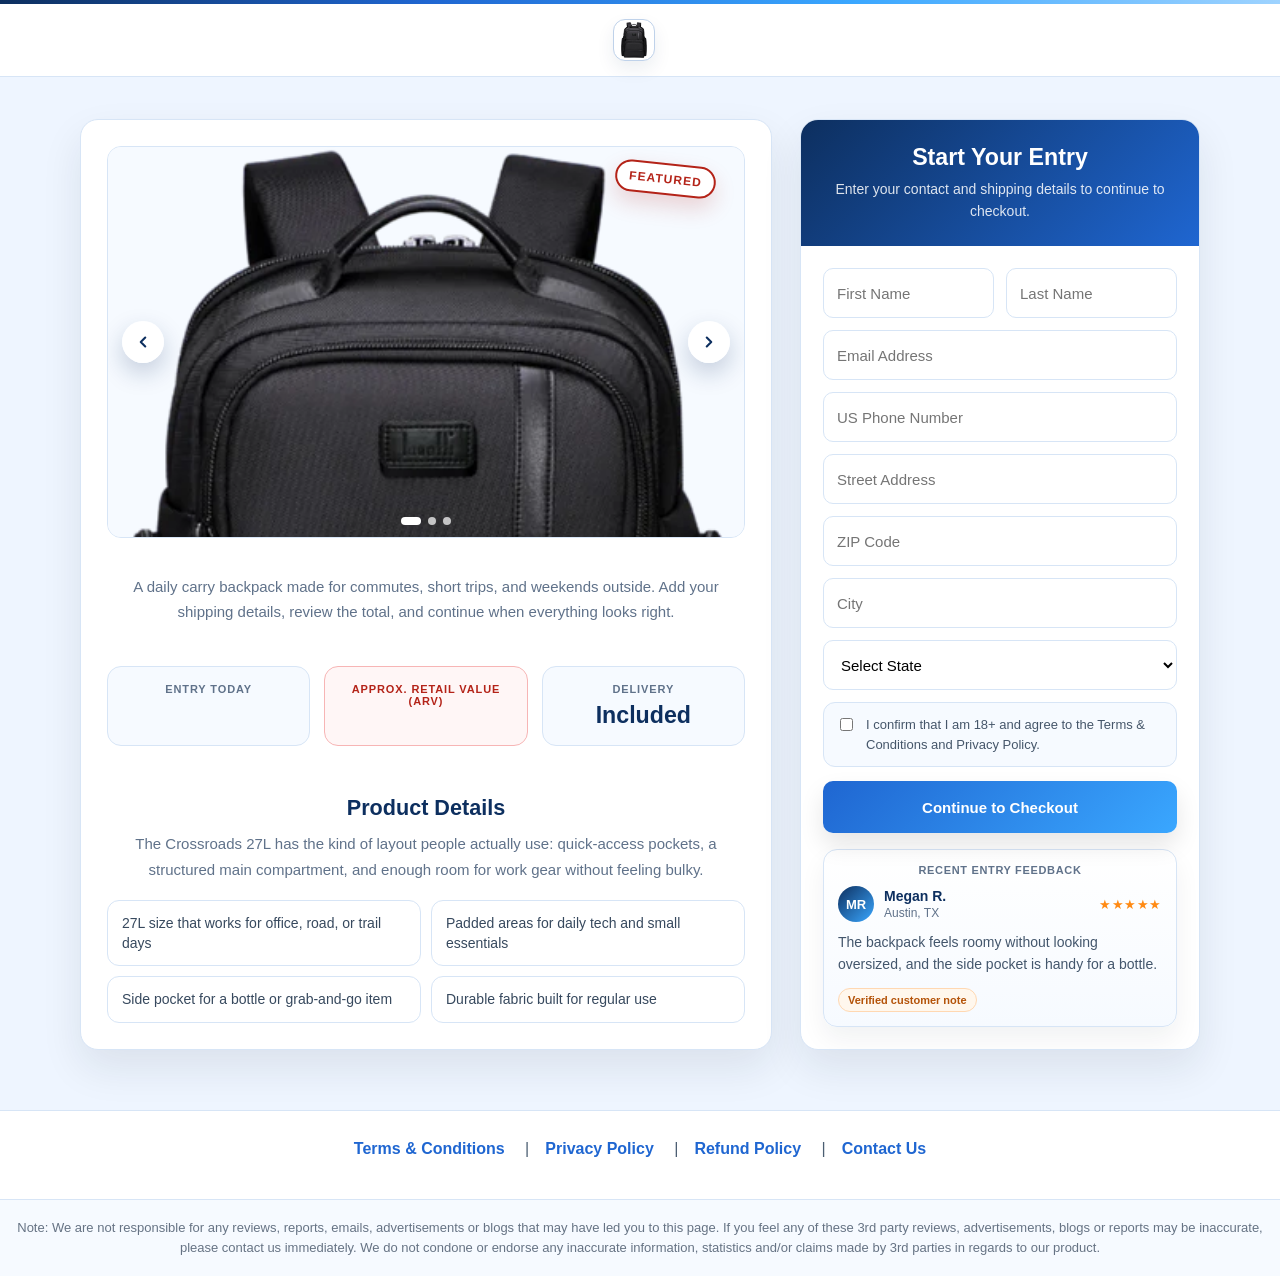
==== commit 182bccd5: "centralize lander config values" ====
--- a/index.html
+++ b/index.html
@@ -3,8 +3,8 @@
 <head>
 <meta charset="utf-8" />
 <meta name="viewport" content="width=device-width,initial-scale=1.0" />
-<title>Yeti Crossroads Backpack</title>
-<meta name="description" content="Yeti Crossroads Backpack prize entry" />
+<title data-title-prefix="">Product Offer</title>
+<meta name="description" data-product-description content="Product checkout offer" />
 <link rel="stylesheet" href="https://use.fontawesome.com/releases/v5.8.1/css/all.css" />
 <style>
 :root{
@@ -39,7 +39,7 @@
     <div class="vibrant-accent"></div>
 <header class="site-header">
   <div class="container nav">
-    <div class="brand"><span class="brand-mark" aria-hidden="true"><img src="./images/backpack-slide-01.jpg" alt="" /></span><span>Yeti Crossroads Backpack</span></div>
+    <div class="brand"><span class="brand-mark" aria-hidden="true"><img src="./images/backpack-slide-01.jpg" alt="" /></span><span data-product-name></span></div>
   </div>
 </header>
 <main>
@@ -59,7 +59,7 @@
         </div>
         <div class="title-block">
           <!-- <span class="kicker">Outdoor Prize Entry</span> -->
-          <h1>Yeti Crossroads Backpack</h1>
+          <h1 data-product-name></h1>
           <p class="lead">A daily carry backpack made for commutes, short trips, and weekends outside. Add your shipping details, review the total, and continue when everything looks right.</p>
         </div>
         <div class="price-row">
@@ -104,14 +104,12 @@
 <script>
 (function(){
  const states=new Set(['AL','AK','AZ','AR','CA','CO','CT','DE','DC','FL','GA','HI','ID','IL','IN','IA','KS','KY','LA','ME','MD','MA','MI','MN','MS','MO','MT','NE','NV','NH','NJ','NM','NY','NC','ND','OH','OK','OR','PA','RI','SC','SD','TN','TX','UT','VT','VA','WA','WV','WI','WY']);
- const productName='Yeti Crossroads Backpack'; const entryPrice='$9.95'; const upsellPrice='$54.95';
+ let productName=''; let entryPrice=''; let upsellPrice=''; const offerReady=(window.productConfigReady||Promise.resolve({})).then(function(cfg){const pricing=(cfg&&cfg.pricing)||{};productName=(cfg&&cfg.productName)||'';entryPrice=pricing.entryPrice||(cfg&&cfg.entryPrice)||'';upsellPrice=pricing.upsellPrice||(cfg&&cfg.upsellPrice)||'';flow.persistLanding({productName,entryPrice,upsellPrice});return flow.syncLandingClick()});
  const flow=window.yetiApiFlow; const zipLookupBase='https://api.zippopotam.us/US/';
  const entryForm=document.getElementById('entryForm'); const productCarousel=document.querySelector('[data-product-carousel]'); const reviewRotator=document.getElementById('reviewRotator');
  const phoneInput=document.getElementById('phone'); const zipInput=document.getElementById('zip'); const cityInput=entryForm?entryForm.querySelector('[name="shippingCity"]'):null; const stateInput=document.getElementById('shippingState'); const submitButton=entryForm?entryForm.querySelector('button[type="submit"]'):null; const formError=document.getElementById('entryFormError');
- flow.persistLanding({productName,entryPrice,upsellPrice});
  const prefillState=flow.getState();
  if(entryForm&&prefillState&&prefillState.customer){['firstName','lastName','email','phone'].forEach(function(name){const input=entryForm.querySelector('[name="'+name+'"]');const value=prefillState.customer[name]||'';if(input&&value)input.value=value});[['shippingAddress1','shippingAddress1'],['shippingCity','shippingCity'],['shippingState','shippingState'],['shippingZip','shippingZip']].forEach(function(pair){const input=entryForm.querySelector('[name="'+pair[0]+'"]');const value=prefillState.customer[pair[1]]||'';if(input&&value)input.value=value})}
- void flow.syncLandingClick();
  function digits(v){return(v||'').replace(/\D/g,'')} function setError(name,show){const field=document.getElementById(name)||document.querySelector('[name="'+name+'"]');const error=document.querySelector('[data-error-for="'+name+'"]');if(field)field.classList.toggle('field-invalid',!!show);if(error)error.classList.toggle('show',!!show)}
  function setBusy(busy){if(!submitButton)return;submitButton.disabled=busy;submitButton.textContent=busy?'Please wait...':'Continue to Checkout'}
  function showFormError(message){if(!formError)return;formError.textContent=message||'';formError.classList.toggle('show',!!message)}
@@ -124,8 +122,8 @@
  let lastLookupZip='';let zipLookupTimer=null;async function runZipLookup(zip){if(zip.length!==5||zip===lastLookupZip)return;try{const location=await lookupZip(zip);if(cityInput)cityInput.value=location.city;if(stateInput)stateInput.value=location.stateCode;setError('shippingZip',false);setError('shippingState',false);document.getElementById('zip').setCustomValidity('');lastLookupZip=zip}catch(error){if(cityInput)cityInput.value='';if(stateInput)stateInput.value='';setError('shippingZip',true);document.getElementById('zip').setCustomValidity(error instanceof Error?error.message:'Please enter a valid US ZIP code.')}}
  if(phoneInput){phoneInput.addEventListener('input',function(){this.value=formatUSPhone(this.value);setError('phone',false)})}
  if(zipInput){zipInput.addEventListener('input',function(){this.value=digits(this.value).slice(0,5);this.setCustomValidity('');setError('shippingZip',false);if(zipLookupTimer)clearTimeout(zipLookupTimer);if(this.value.length<5){lastLookupZip='';return}const zip=this.value;zipLookupTimer=setTimeout(function(){void runZipLookup(zip)},150)});zipInput.addEventListener('blur',async function(){await runZipLookup(this.value);this.reportValidity()})}
- initProductCarousel();(window.productConfigReady||Promise.resolve({})).then(function(){initReviews()});
- if(entryForm){entryForm.addEventListener('submit',async function(e){e.preventDefault();showFormError('');const fd=new FormData(entryForm);const data=Object.fromEntries(fd.entries());let ok=true;['firstName','lastName','email','shippingAddress1','shippingCity','shippingZip'].forEach(function(n){const f=entryForm.querySelector('[name="'+n+'"]');const bad=!f||!String(f.value||'').trim();if(f)f.classList.toggle('field-invalid',bad);if(bad)ok=false});const emailField=entryForm.querySelector('[name="email"]');const emailBad=!/^\S+@\S+\.\S+$/.test(emailField.value||'');emailField.classList.toggle('field-invalid',emailBad);if(emailBad)ok=false;const phoneBad=!validUSPhone(data.phone);setError('phone',phoneBad);if(phoneBad)ok=false;const stateBad=!states.has(data.shippingState);setError('shippingState',stateBad);if(stateBad)ok=false;const zipBad=!/^\d{5}$/.test(data.shippingZip||'');setError('shippingZip',zipBad);document.getElementById('zip').classList.toggle('field-invalid',zipBad);if(zipBad)ok=false;const termsBad=!document.getElementById('termsAgree').checked;setError('termsAgree',termsBad);if(termsBad)ok=false;if(!ok)return;setBusy(true);const currentState=flow.getState();const nextState={...currentState,customer:{firstName:data.firstName.trim(),lastName:data.lastName.trim(),email:data.email.trim(),phone:formatUSPhone(data.phone),shippingAddress1:data.shippingAddress1.trim(),shippingCity:data.shippingCity.trim(),shippingState:data.shippingState,shippingZip:data.shippingZip.trim(),termsAccepted:true},productName:productName,entryPrice:entryPrice,upsellPrice:upsellPrice,entryAmount:flow.moneyToNumber(entryPrice),upsellAmount:flow.moneyToNumber(upsellPrice),savedAt:new Date().toISOString(),stage:'lead-complete'};if(!flow.saveState(nextState)){showFormError('Please allow browser storage for this checkout and try again.');setBusy(false);return}try{await flow.ensureLandingClick();const leadResponse=await flow.createLeadRecord(nextState);const stateWithLead={...nextState,api:{...(nextState.api||{}),leadId:leadResponse.leadId||'',crmCustomerId:leadResponse.crmCustomerId||'',crmLeadSyncStatus:leadResponse.crmLeadSyncStatus||'synced'}};if(!flow.saveState(stateWithLead)){throw new Error('Please allow browser storage for this checkout and try again.')}window.location.href='checkout.html'}catch(error){showFormError(error instanceof Error?error.message:'Unable to submit lead right now.');setBusy(false)}})}
+ initProductCarousel();offerReady.then(function(){initReviews()});
+ if(entryForm){entryForm.addEventListener('submit',async function(e){e.preventDefault();showFormError('');await offerReady;const fd=new FormData(entryForm);const data=Object.fromEntries(fd.entries());let ok=true;['firstName','lastName','email','shippingAddress1','shippingCity','shippingZip'].forEach(function(n){const f=entryForm.querySelector('[name="'+n+'"]');const bad=!f||!String(f.value||'').trim();if(f)f.classList.toggle('field-invalid',bad);if(bad)ok=false});const emailField=entryForm.querySelector('[name="email"]');const emailBad=!/^\S+@\S+\.\S+$/.test(emailField.value||'');emailField.classList.toggle('field-invalid',emailBad);if(emailBad)ok=false;const phoneBad=!validUSPhone(data.phone);setError('phone',phoneBad);if(phoneBad)ok=false;const stateBad=!states.has(data.shippingState);setError('shippingState',stateBad);if(stateBad)ok=false;const zipBad=!/^\d{5}$/.test(data.shippingZip||'');setError('shippingZip',zipBad);document.getElementById('zip').classList.toggle('field-invalid',zipBad);if(zipBad)ok=false;const termsBad=!document.getElementById('termsAgree').checked;setError('termsAgree',termsBad);if(termsBad)ok=false;if(!ok)return;setBusy(true);const currentState=flow.getState();const nextState={...currentState,customer:{firstName:data.firstName.trim(),lastName:data.lastName.trim(),email:data.email.trim(),phone:formatUSPhone(data.phone),shippingAddress1:data.shippingAddress1.trim(),shippingCity:data.shippingCity.trim(),shippingState:data.shippingState,shippingZip:data.shippingZip.trim(),termsAccepted:true},productName:productName,entryPrice:entryPrice,upsellPrice:upsellPrice,entryAmount:flow.moneyToNumber(entryPrice),upsellAmount:flow.moneyToNumber(upsellPrice),savedAt:new Date().toISOString(),stage:'lead-complete'};if(!flow.saveState(nextState)){showFormError('Please allow browser storage for this checkout and try again.');setBusy(false);return}try{await flow.ensureLandingClick();const leadResponse=await flow.createLeadRecord(nextState);const stateWithLead={...nextState,api:{...(nextState.api||{}),leadId:leadResponse.leadId||'',crmCustomerId:leadResponse.crmCustomerId||'',crmLeadSyncStatus:leadResponse.crmLeadSyncStatus||'synced'}};if(!flow.saveState(stateWithLead)){throw new Error('Please allow browser storage for this checkout and try again.')}window.location.href='checkout.html'}catch(error){showFormError(error instanceof Error?error.message:'Unable to submit lead right now.');setBusy(false)}})}
 })();
 </script>
 </body>
